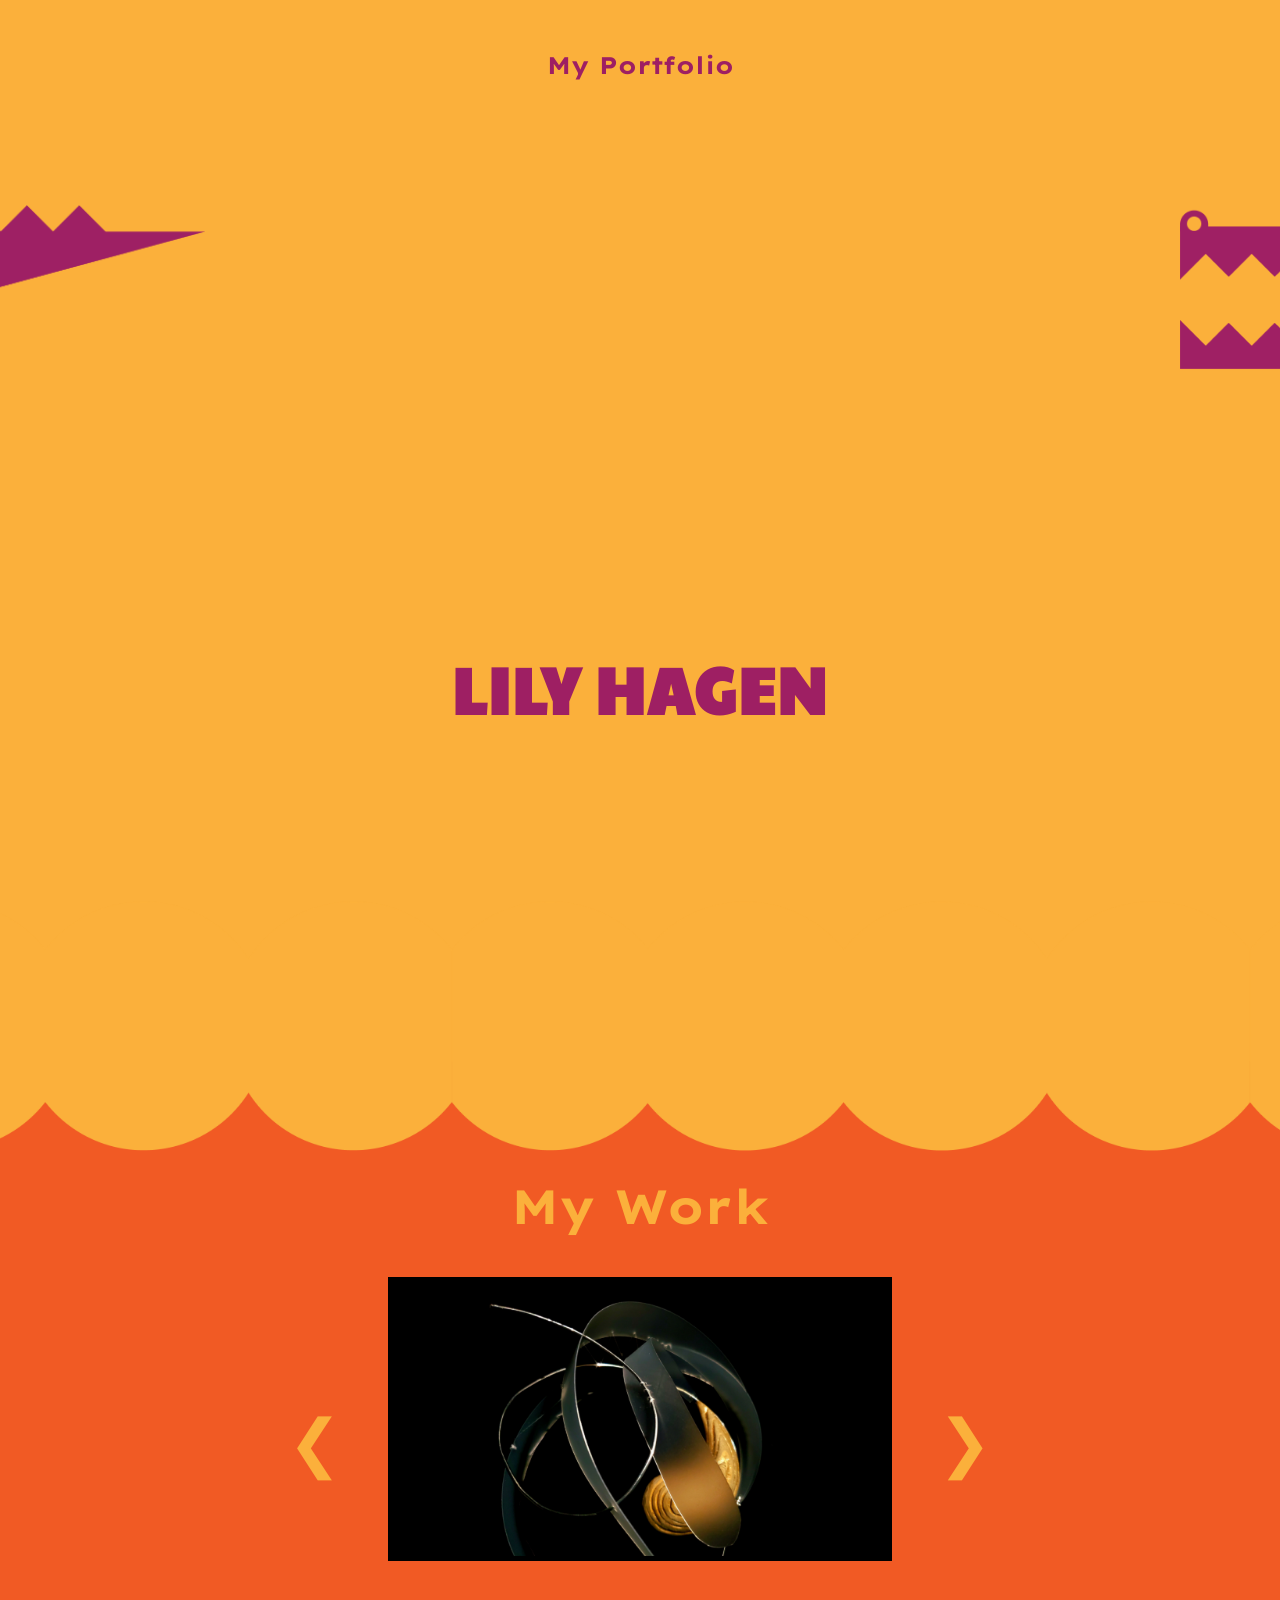
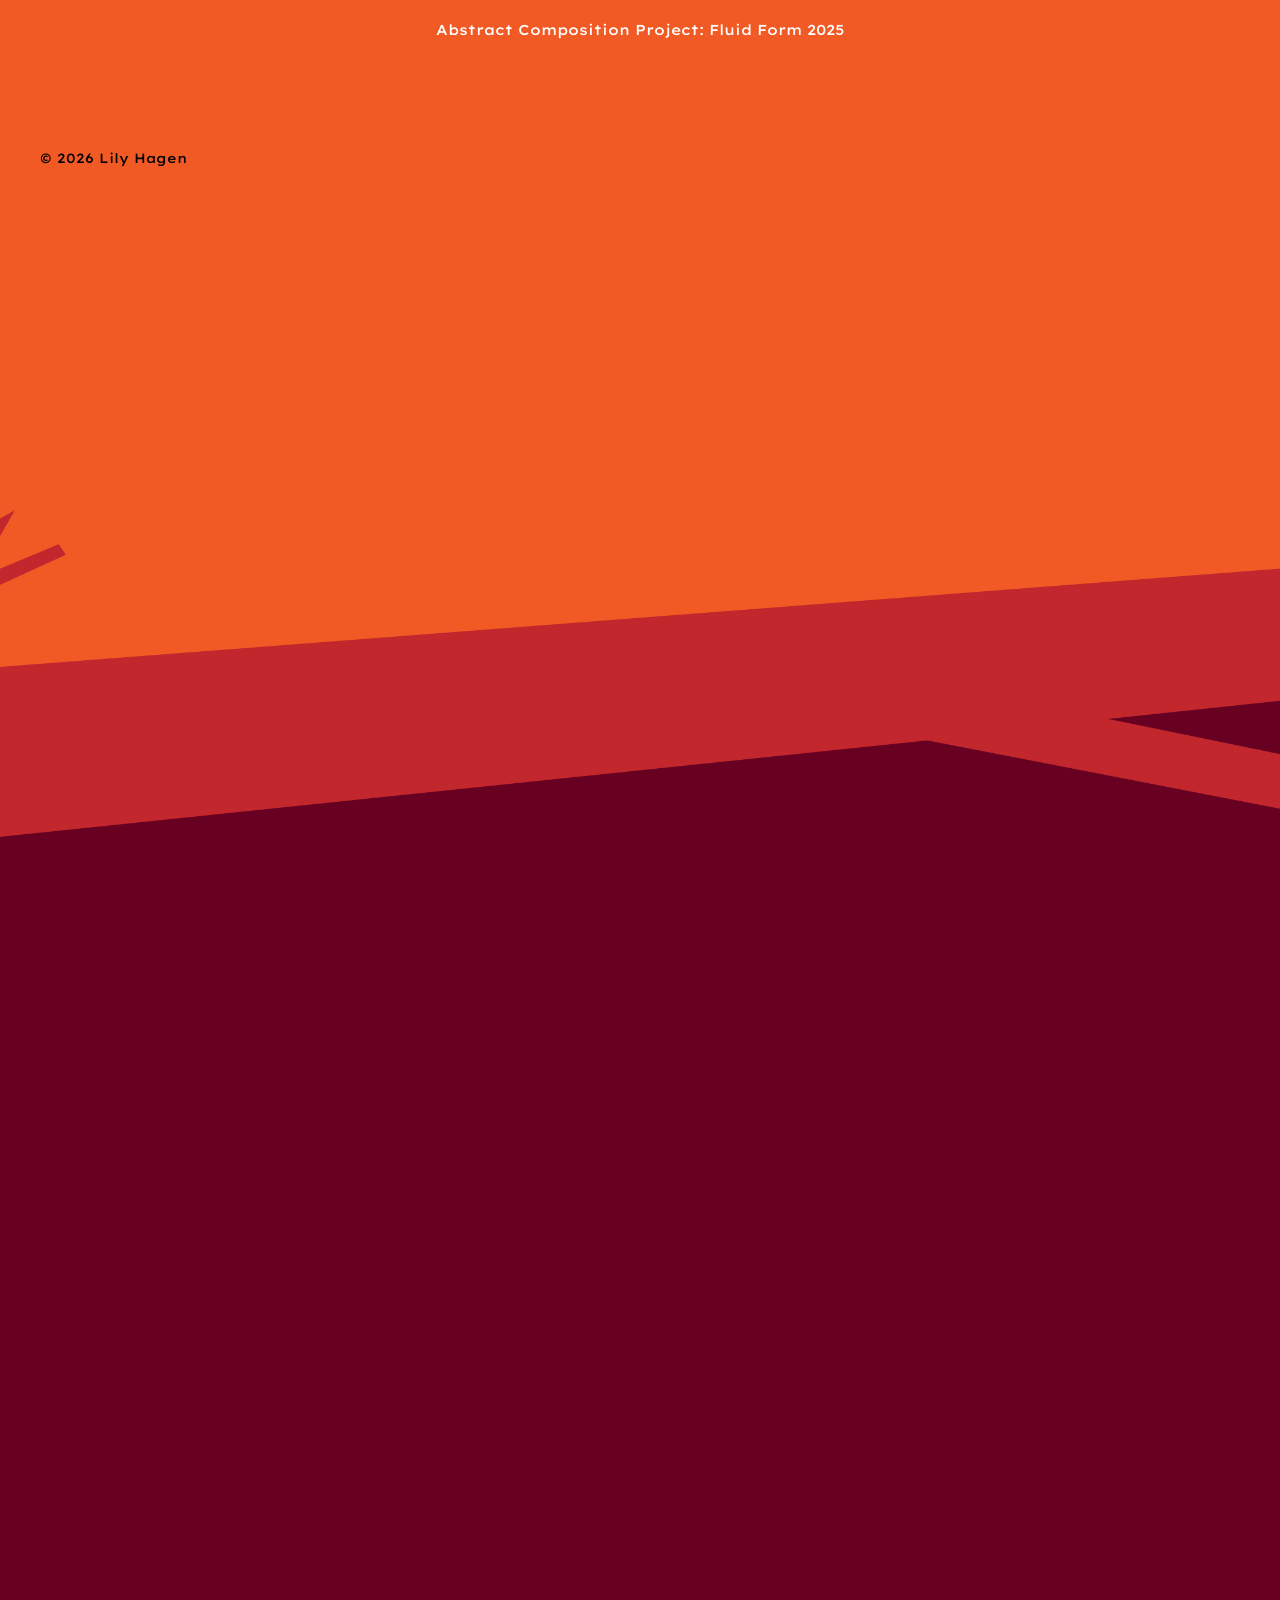
==== index.html @ 65844836 "23/03 3pm" ====
<!DOCTYPE html>
<html lang="en">
<head>
  <meta charset="UTF-8">
  <meta name="viewport" content="width=device-width, initial-scale=1.0">
  <title>Portfolio</title>

  <meta name="description" content="A short description of your page goes here.">

  <link rel="stylesheet" href="styles.css">

  <style>
    :focus-visible {
      outline: 2px solid currentColor;
      outline-offset: 2px;
    }

    @media (prefers-reduced-motion: reduce) {
      *, *::before, *::after {
        animation-duration: 0.01ms !important;
        transition-duration: 0.01ms !important;
      }
    }
  </style>

  <link rel="preconnect" href="https://fonts.googleapis.com">
  <link rel="preconnect" href="https://fonts.gstatic.com" crossorigin>
  <link href="https://fonts.googleapis.com/css2?family=Barriecito&family=Paytone+One&display=swap" rel="stylesheet">
  <link href="https://fonts.googleapis.com/css2?family=Lexend+Exa:wght@300;400;500;600;700&display=swap" rel="stylesheet">

</head>

<body>

<div class="mobile-warning">
  <img src="desktopuse2.png" alt="Desktop Only" />
</div>

<header>
  <h1 class="main-title">LILY HAGEN</h1>
  <h2 class="sub-title"> My Portfolio</h2>
</header>

<!-- BACKGROUND LAYERS -->
<div class="lower-background" id="work-section"></div>
<div class="lower-background-2" id="about-section"></div>

<!-- WORK SECTION CONTENT (NOT inside background layers) -->
<div class="work-layout">
  <div class="work-title-box">My Work</div>

  <div class="work-viewer">

    <button class="work-arrow left-arrow">&#10094;</button>

    <div class="work-content">
      <div class="work-image-box">
        <img id="work-image" src="workpreview1.png" alt="Work Image">
      </div>

      <div class="work-description-box">
        <p id="work-description">Abstract Composition Project: Fluid Form 2025</p>
      </div>
    </div>

    <button class="work-arrow right-arrow">&#10095;</button>

  </div>
</div>

<nav aria-label="Primary">
  <ul></ul>
</nav>

<main id="main-content">
  <div class="underline" aria-hidden="true"></div>
  <p></p>
</main>

<footer>
  <small>&copy; <span id="year"></span> Lily Hagen</small>
</footer>

<!-- FLOATING BUBBLES -->
<img src="bubble.png" class="float-image" style="top: 10%; animation-delay: 0s;">
<img src="bubble.png" class="float-image" style="top: 30%; width: 20px; animation-delay: 4s;">
<img src="bubble.png" class="float-image" style="top: 70%; width: 50px; animation-delay: 1.5s;">

<!-- CROCODILE HOTSPOT (must be FIRST) -->
<div class="croc-hotspot">
  <div class="croc-hotspot-hover"></div>
</div>

<!-- CROCODILE HEAD -->
<div class="croc-wrapper">
  <div class="croc-panel">

    <img src="crocodile.png" class="croc">

    <div class="croc-buttons">
      <button class="main-button" id="btn-one">MY WORK</button>
      <button class="main-button" id="btn-two">ABOUT ME</button>
      <button class="main-button" id="btn-three">HOME</button>
    </div>

  </div>
</div>

<!-- CROCODILE TAIL -->
<div class="croc-tail-wrapper">
  <div class="croc-tail-panel">
    <img src="crocodiletail.png" class="croc-tail">
  </div>
</div>

<!-- LAYER BEHIND CROCODILE -->
<div class="croc-overlay"></div>


<script>

 // Auto-update year
    document.getElementById('year').textContent = new Date().getFullYear();

    // Button behaviors
    document.getElementById('btn-one').addEventListener('click', function () {
      const target = document.getElementById('work-section');
      if (!target) return;

      const oneThirdPoint = target.offsetTop + target.offsetHeight / 8;
      window.scrollTo({
        top: oneThirdPoint,
        behavior: 'smooth'
      });
    });

  document.getElementById('btn-two').addEventListener('click', function () {
  const section = document.getElementById('about-section');
  if (!section) return;

  // Scroll to the center of background3.png
  const centerPoint =
    section.offsetTop +
    section.offsetHeight * 1.20 -
    window.innerHeight / 2;


  window.scrollTo({
    top: centerPoint,
    behavior: 'smooth'
  });
});



    document.getElementById('btn-three').addEventListener('click', function () {
      window.scrollTo({
        top: 0,
        behavior: 'smooth'
      });
    });

    // BUBBLE POP + RESPAWN
    const MAX_BUBBLES = 3; // Bubble amount on screen

function spawnBubble() {
  const bubble = document.createElement("img");
  bubble.src = "bubble.png";
  bubble.className = "float-image";

  // random vertical position
  bubble.style.top = Math.floor(Math.random() * 80 + 10) + "vh";

  // random size
  const size = Math.floor(Math.random() * 40 + 20);
  bubble.style.width = size + "px";

  // random animation delay
  bubble.style.animationDelay = (Math.random() * 5) + "s";

  document.body.appendChild(bubble);
  enablePop(bubble);
}

function enablePop(bubble) {
  bubble.addEventListener("mouseenter", () => {
    // change image to pop.png
    bubble.src = "pop.png";

    // keep it visible for a moment so cursor doesn't flicker
    setTimeout(() => {
      bubble.style.transition = "opacity 0.15s ease-out";
      bubble.style.opacity = "0";

      setTimeout(() => {
        bubble.remove();
        maintainBubbleCount();
      }, 150);

    }, 50); // ← this tiny delay prevents cursor flicker
  });
}


function maintainBubbleCount() {
  const current = document.querySelectorAll(".float-image").length;
  if (current < MAX_BUBBLES) {
    spawnBubble();
  }
}

// enable popping for existing bubbles
document.querySelectorAll(".float-image").forEach(enablePop);

// keep bubble count stable
setInterval(maintainBubbleCount, 1000);


// WORK VIEWER DATA
const workItems = [
  {
    image: "work1.png",
    description: "This is the description for work item 1."
  },
  {
    image: "work2.png",
    description: "This is the description for work item 2."
  },
  {
    image: "work3.png",
    description: "This is the description for work item 3."
  }
];

let currentWork = 0;

function updateWorkViewer() {
  document.getElementById("work-image").src = workItems[currentWork].image;
  document.getElementById("work-description").textContent = workItems[currentWork].description;
}

document.querySelector(".left-arrow").addEventListener("click", () => {
  currentWork = (currentWork - 1 + workItems.length) % workItems.length;
  updateWorkViewer();
});

document.querySelector(".right-arrow").addEventListener("click", () => {
  currentWork = (currentWork + 1) % workItems.length;
  updateWorkViewer();
});


// Add a class to body when scrolled past the first screen
window.addEventListener('scroll', () => {
  if (window.scrollY > window.innerHeight * 0.8) {
    document.body.classList.add('below-hero');
  } else {
    document.body.classList.remove('below-hero');
  }
});


</script>

</body>
</html>
---- styles.css ----
:root {
  /* Page + layout */
  --color-bg: hsl(0, 0%, 100%);
  --color-text: #9e1f63;

  /* Typography */
 --font-main: "Lexend Exa", sans-serif;
  --font-weight-strong: 500;

  /* Buttons */
  --button-bg: #ffffff;
  --button-text: #FBB03B;
  --button-border: #ffffff00;

  /* Button hover */
  --button-hover-bg: #9e1f63;
  --button-hover-border: rgba(147, 112, 216, 0);
  --button-hover-text: #000000;

  /* Focus outline */
  --focus-outline: currentColor;

  /*Cursor Image*/
 --cursor-image: url("orangefish.png");
}
/* Page */
body {
  margin: 0;
  padding: 40px;
  font-family: var(--font-main);
  font-weight: var(--font-weight-strong);

  /* solid background */
  background: #FBB03B; 
  cursor: url("orangefish.png") 16 16, auto;
}

html, body {
  min-height: 300vh;   /* page is now 3× the screen height */
}


/* buttons */
.main-button {
  width: 140px; 
  height: 140px;

  background: url("fishblue.png") no-repeat center center / contain;
  border: none;
  padding: 0;

  display: flex;
  justify-content: center;
  align-items: center;

  font-family: var(--font-main);
  font-weight: var(--font-weight-strong);
  font-size: 1rem;
  color: var(--button-text);

  cursor: url("orangefish.png") 16 16, pointer;


}



/* Floating + bobbing animation */
.float-image {
  position: fixed;
  top: 10vh;
  left: 100vw;                 /* start just off the right edge */
  width: 60px;
  pointer-events: auto;
  z-index: 9999;
cursor: url("orangefish.png") 16 16, auto;
  animation:
    swim-horizontal 15s linear infinite,
    swim-bob 3s ease-in-out infinite;
}

/* Move across the entire screen width responsively */
@keyframes swim-horizontal {
  0% {
    transform: translateX(0) translateY(-50%);
  }
  100% {
    transform: translateX(-120vw) translateY(-50%);
  }
}

/* Gentle up/down bobbing */
@keyframes swim-bob {
  0% {
    margin-top: 0;
  }
  50% {
    margin-top: -20px;
  }
  100% {
    margin-top: 0;
  }
}


/* Sub-heading centered below main heading */
.sub-title {
  text-align: center;
  font-size: 1.5rem;
  color: var(--color-text);
  margin-top: 10px;
  margin-bottom: 20px;
}


/* Underline */
.underline {
  width: 200px;
  height: 2px;
  background: var(--color-underline);
  margin-bottom: 50px;
}

/* Hover effect for buttons */
.main-button:hover {
  filter: brightness(4.4);
  cursor: url("orangefish2.png") 16 16, pointer;
}


/* Crocodile Head slide-in container */
.croc-wrapper {
  position: fixed;
  top: 75px;
  transform: none;
  right: 0;
  width: 200px;
  height: 500px;
  z-index: 99999;
  pointer-events: auto;
}

/* Panel that slides (croc + buttons together) */
.croc-panel {
  position: absolute;
  width: 900px;                 /* same as croc width */
  height: 500px;
  right: -800px;                /* 85% hidden, 15% visible */
  transition: right 0.8s ease-out;
}

/* Crocodile image */
.croc {
  position: absolute;
  width: 900px;
  height: 100%;
  object-fit: contain;
  right: 0;
  top: 0;
  pointer-events: none;         /* so hover hits wrapper/panel */
}

/* Buttons that ride on the crocodile */
.croc-buttons {
  position: absolute;
  top:150px;                     /* vertical position along the body */
  left: 70%;                    /* center horizontally on the croc */
  transform: translateX(-50%);
  display: flex;
  flex-direction: row;          /* horizontal line of buttons */
  gap: 40px;                    /* space between buttons */
  pointer-events: auto;
  z-index: 1;
}


/* Slide panel in on hover */
.croc-panel:hover {
  right: 0;
}

.croc-hotspot {
  position: fixed;
  right: -100px;
  top: 75px;        /* align with crocodile top */
  width: 300px;
  height: 220px;    /* covers snout + teeth */
  pointer-events: auto;
  z-index: 99998;
}

.croc-hotspot-hover {
  position: absolute;
  right: 0;
  top: 0;
  width: 300px;
  height: 220px;    /* match height */
  pointer-events: auto;
}

.croc-hotspot-hover:hover ~ .croc-wrapper .croc-panel {
  right: 0;
}

/* LEFT crocodile tail slide-out container */
.croc-tail-wrapper {
  position: fixed;
  top: 100px;
  transform: none;
  left: 0;          /* anchor to LEFT */
  right: auto;      /* make sure it's not using right: 0 from anywhere */
  width: 20px;      /* hover zone*/
  height: 100px;     /* hover zone*/
  z-index: 99998;
  pointer-events: auto;
   background: transparent !important;
  border: none !important;
  
}

/* Tail panel */
.croc-tail-panel {
  position: absolute;
  width: 900px;
  height: 500px;
  left: -270px;      /* shown part of tail 75%ish */
  right: auto;
  transition: left 0.8s ease-out;
  overflow: hidden;
}

.croc-tail {
  position: absolute;
  width: 600px;      /* same width as .croc */
  height: 90%;      /* fill the 500px panel height */
  object-fit: contain;
  left: -125px;           /* anchored to left inside its panel */
  top: 0;
  pointer-events: none;
}


/* Hover tail → slide off to the left */
.croc-tail-wrapper:hover .croc-tail-panel {
  left: -900px;      /* still fully hidden on hover */
}

/* When the TAIL is hovered → slide the HEAD off to the right */
.croc-tail-wrapper:hover ~ .croc-wrapper .croc-panel {
  right: -900px;   /* fully off-screen to the right */
}


/* Hover main croc → also hide tail */
.croc-wrapper:hover ~ .croc-tail-wrapper .croc-tail-panel {
  left: -900px;
}

/* Make sure crocodile hover zones are ALWAYS on top */
.croc-wrapper,
.croc-hotspot,
.croc-hotspot-hover,
.croc-tail-wrapper {
  z-index: 999999 !important;
  pointer-events: auto;
}

/* Keep the work viewer BELOW the croc */
.work-viewer {
  position: relative;
  z-index: 1;
}



header {
  position: relative;
  height: 100vh; /* makes the header fill the screen */
}


.main-title {
  font-family: "Paytone One", sans-serif;
  font-size: 4rem;
  color: var(--color-text);
  text-align: center;

  position: absolute;
  top: 66vh; /* 2/3 down the page */
  left: 50%;
  transform: translateX(-50%);

  margin: 0;
  padding: 0;
  letter-spacing: 2px;
}


.lower-background {
  position: absolute;
  top: 100vh; /* starts right after the header */
  left: 0;
  width: 100%;
  height: 200vh; /* covers the remaining scroll area */
  background: url("background2.png") no-repeat center top / cover;
  z-index: -1; /* behind everything */
  pointer-events: auto;
}

.lower-background-2 {
  position: absolute;
  top: 230vh; /* 100vh header + 200vh background2 */
  left: 0;
  width: 100%;
  height: 150vh; /* or whatever height you want */
  background: url("background3.png") no-repeat center top / cover;
  z-index: -1;
  pointer-events: auto;
}


/* Layout container on top of background2.png */
.work-layout {
  position: relative;
  width: 100%;
  max-width: 900px;
  margin: 0 auto;
  padding-top: 225px; /* pushes layout down into the background image */
  text-align: center;
}

/* title box */
.work-title-box {
  width: 60%;
  margin: 0 auto 40px auto;
  color: #FBB03B;
  font-size: 3rem;
  font-weight: 700;
  padding: 1px;
  border-radius: 10px;
}

.work-row {
  display: flex;
  justify-content: space-between; /* spreads them out */
  width: 100%;
  max-width: 900px;
  margin: 0 auto;
  padding: 0 40px; /* optional: adds breathing room */
}


/* Individual picture placeholders */
.work-box {
  width: 220px;
  height: 300px;
  background: #ffffff00;
  border-radius: 1px;
}

/* Center Work Viewer */
.work-viewer {
  position: relative;
  width: 80%;
  margin: 0 auto;
  display: flex;
  justify-content: center;
  align-items: center;
  gap: 40px;
  margin-top: 40px;
}

/* Arrows */
.work-arrow {
  background: none;
  border: none;
  font-size: 4rem;
  color: #FBB03B;
  cursor: pointer;
  transition: transform 0.2s ease;
  user-select: none;
  margin-top: -70px; 
}

.work-arrow:hover {
  transform: scale(1.2);
}

/* Content box */
.work-content {
  width: 70%;
  display: flex;
  flex-direction: column;
  align-items: center;
}

/* image box */
.work-image-box {
  width: 100%;
  aspect-ratio: 16 / 9; /* or 4/3 */
  background: #000000;
  border-radius: 0px;
  display: flex;
  justify-content: center;
  align-items: center;
}

.work-image-box img {
  width: 100%;
  height: 100%;
  object-fit: contain;
}


/* Red description box */
.work-description-box {
  width: 100%;
  background: #ffffff00;
  color: white;
  padding: 25px;
  margin-top: 20px;
  border-radius: 12px;
  font-size: 0.9rem;
  text-align: center;
  line-height: 1.4;
}


/* Background layers must never block hover */
.lower-background,
.lower-background-2 {
  pointer-events: auto;
}




/* Fullscreen mobile warning overlay */
.mobile-warning {
  display: none; /* hidden by default on desktop */
  position: fixed;
  top: 0;
  left: 0;
  width: 100vw;
  height: 100vh;
  background: #FBB03B; /* your brand color */
  z-index: 999999; /* above everything */
  justify-content: center;
  align-items: center;
}

.mobile-warning img {
  width: 100%;
  max-width: 400px;
  height: auto;
  object-fit: contain;
}

/* Layer image behind crocodile */
.croc-overlay {
  position: fixed;
  top: 0;
  left: 0;
  width: 100vw;
  height: 100vh;

  background: url("layer.png") center center / cover no-repeat;
  opacity: 0;
  pointer-events: none;          /* don't block clicks when hidden */
  transition: opacity 0.4s ease;
  z-index: 99990;                /* just under the croc (which is 99999) */
}

/* When croc is hovered → fade in layer */
body.below-hero .croc-wrapper:hover ~ .croc-overlay,
body.below-hero .croc-hotspot:hover ~ .croc-overlay,
body.below-hero .croc-hotspot-hover:hover ~ .croc-overlay {
  opacity: 1;
  pointer-events: auto;
}




/* Show ONLY on mobile */
@media (max-width: 600px) {
  body {
    padding: 0 !important;
  }

  .mobile-warning {
    display: flex;
  }

  body > *:not(.mobile-warning) {
    display: none !important;
  }

 

}
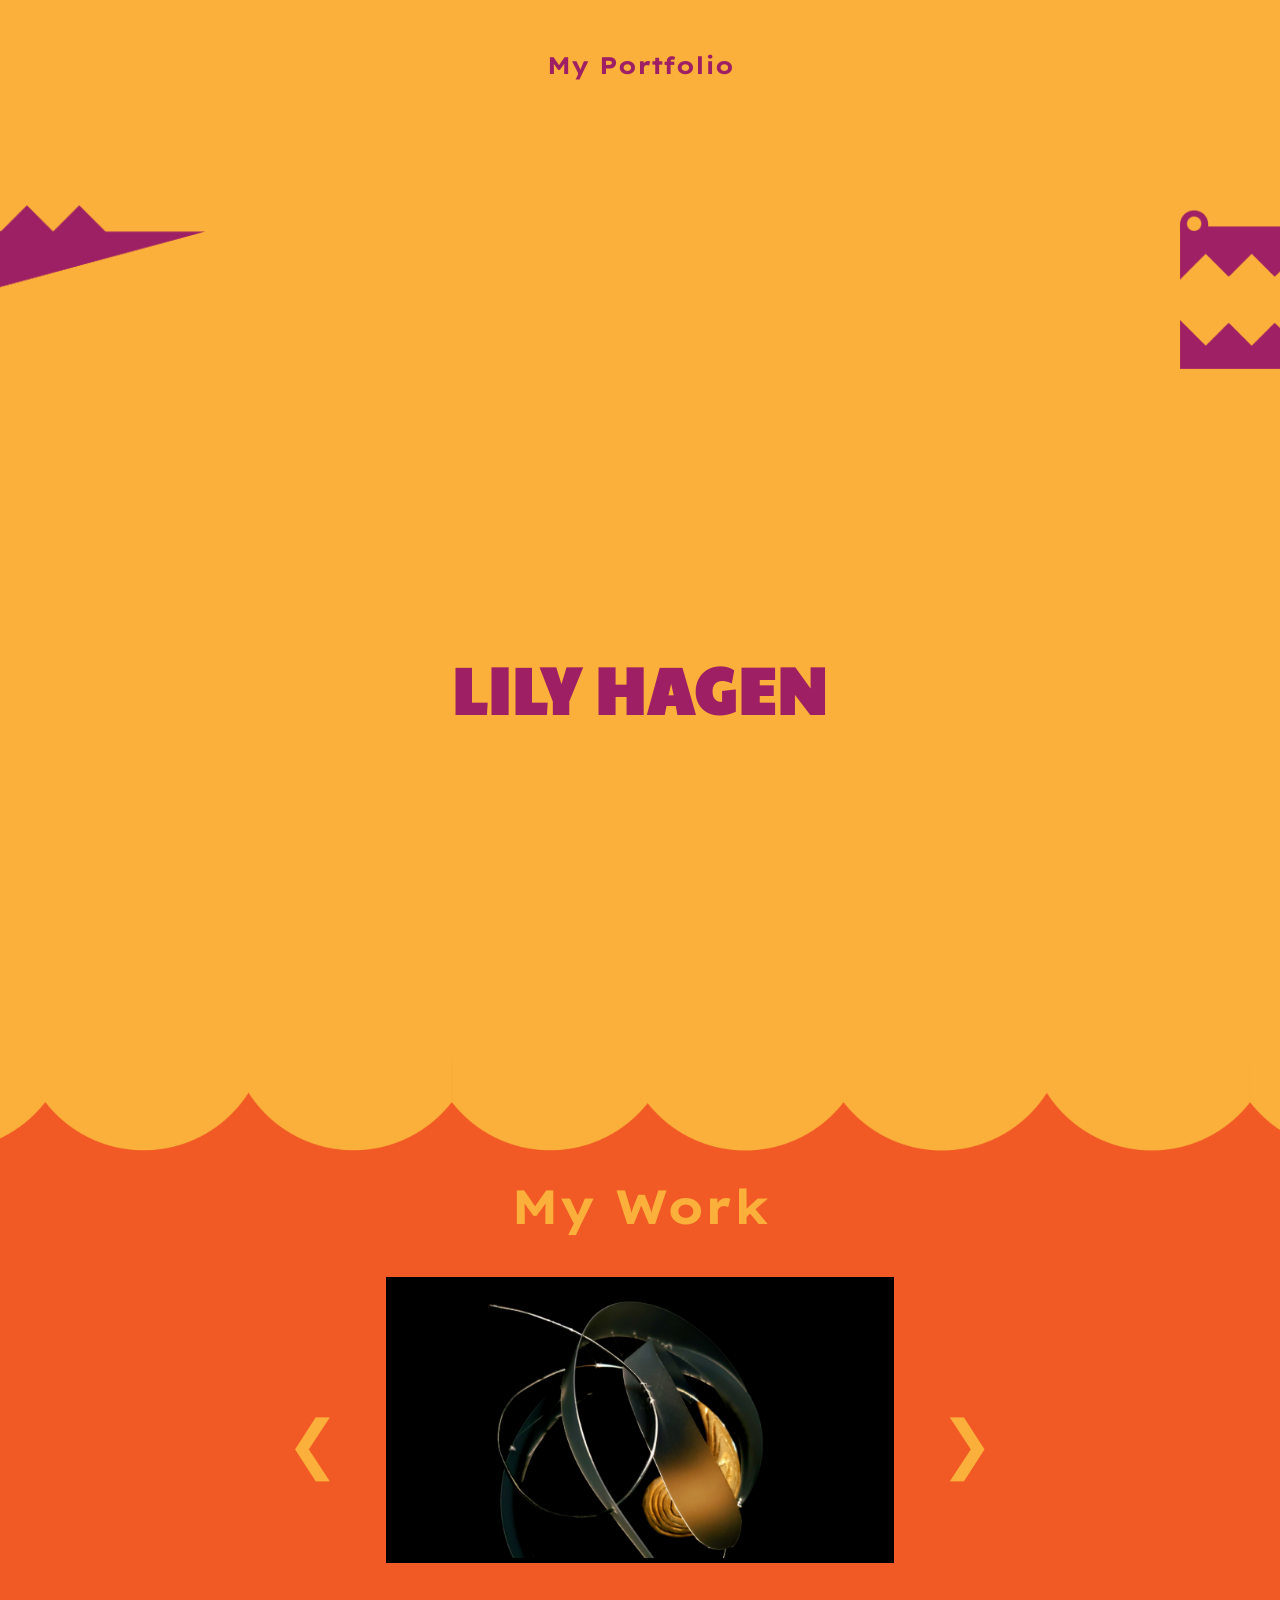
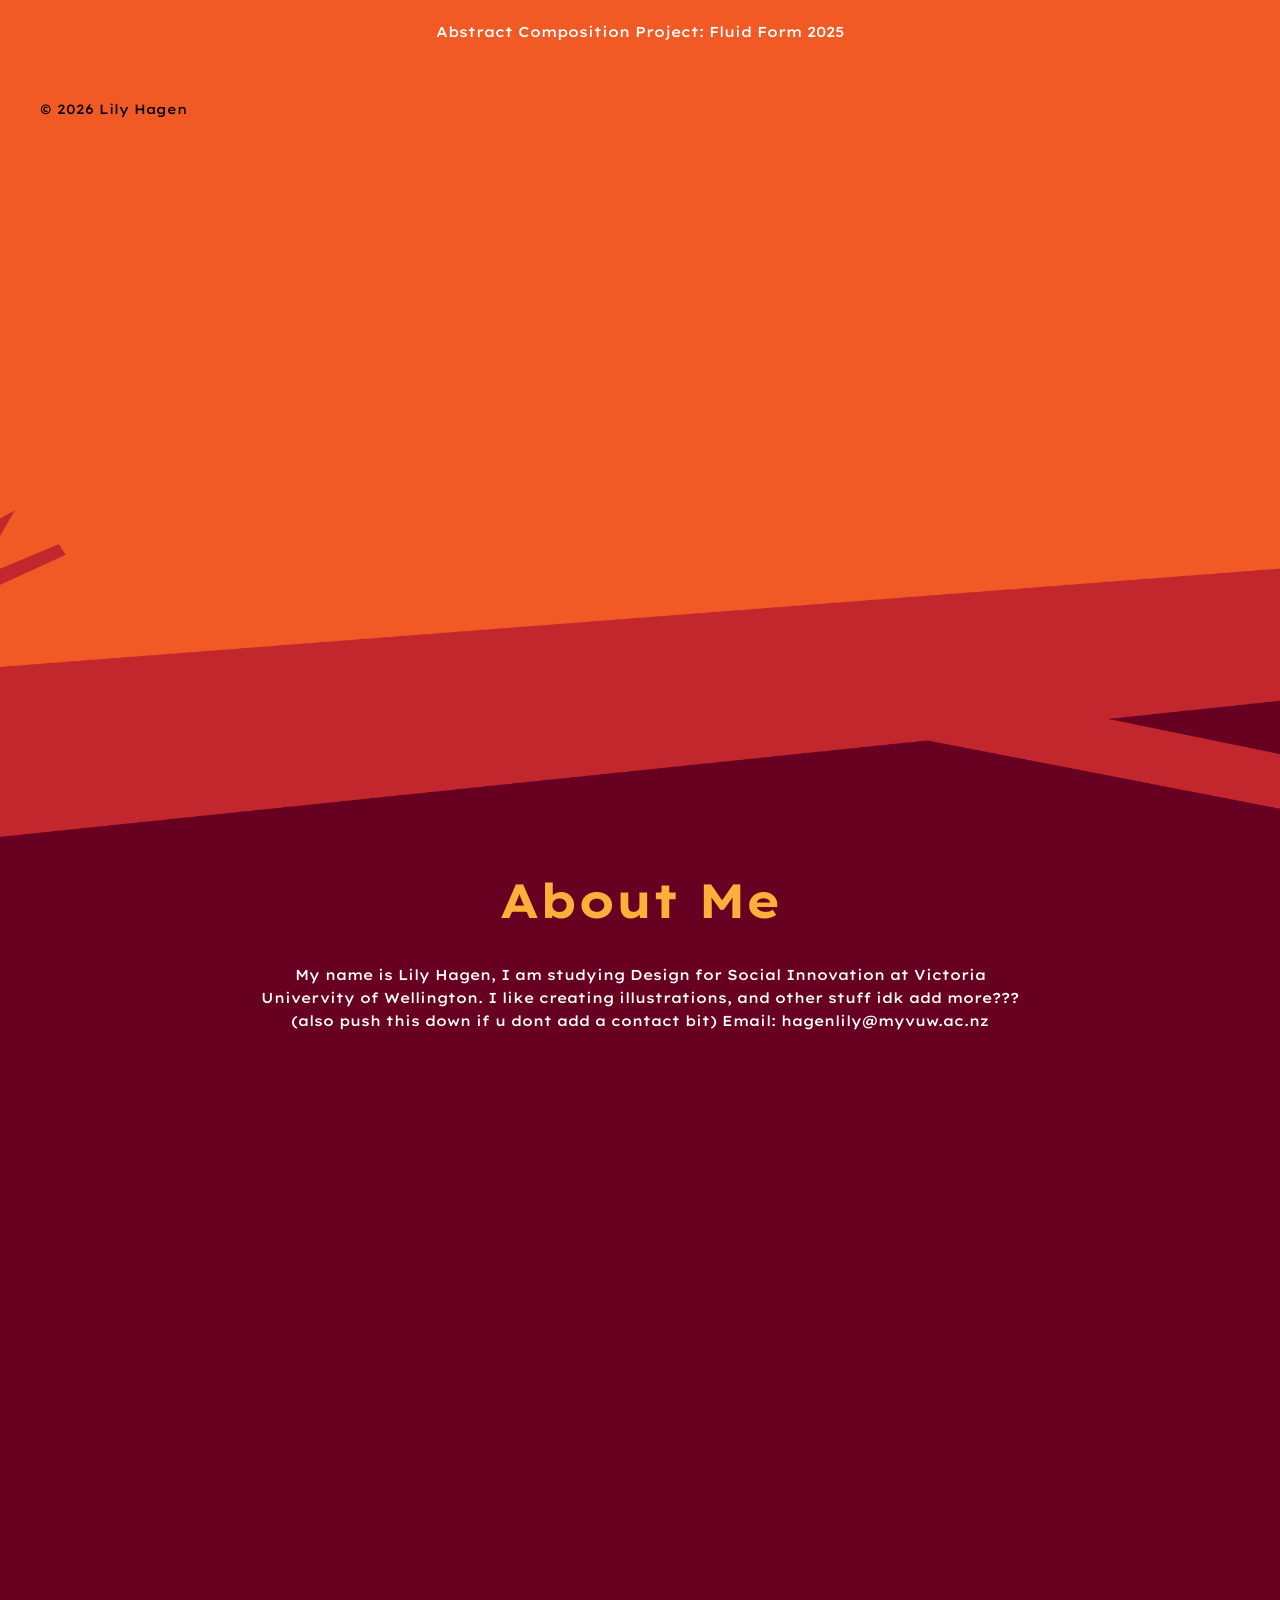
==== commit 352d7c64: ":)" ====
--- a/index.html
+++ b/index.html
@@ -45,6 +45,16 @@
 <div class="lower-background" id="work-section"></div>
 <div class="lower-background-2" id="about-section"></div>
 
+<div class="about-me-content">
+  <h2 class="about-title">About Me</h2>
+  <p class="about-blurb">
+    My name is Lily Hagen, I am studying Design for Social Innovation at Victoria Univervity of Wellington. I like creating illustrations, and other stuff idk add more??? (also push this down if u dont add a contact bit)
+    
+    Email: hagenlily@myvuw.ac.nz
+</div>
+
+
+
 <!-- WORK SECTION CONTENT (NOT inside background layers) -->
 <div class="work-layout">
   <div class="work-title-box">My Work</div>
@@ -53,15 +63,19 @@
 
     <button class="work-arrow left-arrow">&#10094;</button>
 
-    <div class="work-content">
-      <div class="work-image-box">
-        <img id="work-image" src="workpreview1.png" alt="Work Image">
-      </div>
-
-      <div class="work-description-box">
-        <p id="work-description">Abstract Composition Project: Fluid Form 2025</p>
-      </div>
+<a href="work1.html" class="work-link">
+  <div class="work-content" id="work-card">
+    <div class="work-image-box">
+      <img id="work-image" src="workpreview1.png" alt="Work Image">
     </div>
+
+    <div class="work-description-box">
+      <p id="work-description">Abstract Composition Project: Fluid Form 2025</p>
+    </div>
+  </div>
+</a>
+
+
 
     <button class="work-arrow right-arrow">&#10095;</button>
 
@@ -134,22 +148,20 @@
       });
     });
 
-  document.getElementById('btn-two').addEventListener('click', function () {
+document.getElementById('btn-two').addEventListener('click', function () {
   const section = document.getElementById('about-section');
   if (!section) return;
 
-  // Scroll to the center of background3.png
-  const centerPoint =
-    section.offsetTop +
-    section.offsetHeight * 1.20 -
-    window.innerHeight / 2;
-
+  // Scroll to 1/3 down background3.png
+  const oneThirdPoint =
+    section.offsetTop + (section.offsetHeight / 5);
 
   window.scrollTo({
-    top: centerPoint,
+    top: oneThirdPoint,
     behavior: 'smooth'
   });
 });
+
 
 
 
@@ -219,24 +231,30 @@
 // WORK VIEWER DATA
 const workItems = [
   {
-    image: "work1.png",
-    description: "This is the description for work item 1."
+    image: "workpreview1.png",
+    description: "Abstract Composition Project: Fluid Form 2025",
+    page: "work1.html"
   },
   {
     image: "work2.png",
-    description: "This is the description for work item 2."
+    description: "Project 2 Title",
+    page: "project-2.html"
   },
   {
     image: "work3.png",
-    description: "This is the description for work item 3."
+    description: "Project 3 Title",
+    page: "project-3.html"
   }
 ];
 
+
 let currentWork = 0;
 
 function updateWorkViewer() {
-  document.getElementById("work-image").src = workItems[currentWork].image;
-  document.getElementById("work-description").textContent = workItems[currentWork].description;
+  const item = workItems[currentWork];
+
+  document.getElementById("work-image").src = item.image;
+  document.getElementById("work-description").textContent = item.description;
 }
 
 document.querySelector(".left-arrow").addEventListener("click", () => {
@@ -259,7 +277,6 @@
   }
 });
 
-
 </script>
 
 </body>
--- a/styles.css
+++ b/styles.css
@@ -36,9 +36,8 @@
 }
 
 html, body {
-  min-height: 300vh;   /* page is now 3× the screen height */
-}
-
+  min-height: 350vh;   /* page is now 3× the screen height */
+}
 
 /* buttons */
 .main-button {
@@ -59,11 +58,7 @@
   color: var(--button-text);
 
   cursor: url("orangefish.png") 16 16, pointer;
-
-
-}
-
-
+}
 
 /* Floating + bobbing animation */
 .float-image {
@@ -101,7 +96,6 @@
     margin-top: 0;
   }
 }
-
 
 /* Sub-heading centered below main heading */
 .sub-title {
@@ -112,21 +106,11 @@
   margin-bottom: 20px;
 }
 
-
-/* Underline */
-.underline {
-  width: 200px;
-  height: 2px;
-  background: var(--color-underline);
-  margin-bottom: 50px;
-}
-
 /* Hover effect for buttons */
 .main-button:hover {
   filter: brightness(4.4);
   cursor: url("orangefish2.png") 16 16, pointer;
 }
-
 
 /* Crocodile Head slide-in container */
 .croc-wrapper {
@@ -173,7 +157,6 @@
   z-index: 1;
 }
 
-
 /* Slide panel in on hover */
 .croc-panel:hover {
   right: 0;
@@ -207,16 +190,15 @@
   position: fixed;
   top: 100px;
   transform: none;
-  left: 0;          /* anchor to LEFT */
+  left: 0px;          /* anchor to LEFT */
   right: auto;      /* make sure it's not using right: 0 from anywhere */
-  width: 20px;      /* hover zone*/
+  width: 5px;      /* hover zone*/
   height: 100px;     /* hover zone*/
   z-index: 99998;
   pointer-events: auto;
    background: transparent !important;
   border: none !important;
-  
-}
+  }
 
 /* Tail panel */
 .croc-tail-panel {
@@ -239,7 +221,6 @@
   pointer-events: none;
 }
 
-
 /* Hover tail → slide off to the left */
 .croc-tail-wrapper:hover .croc-tail-panel {
   left: -900px;      /* still fully hidden on hover */
@@ -249,7 +230,6 @@
 .croc-tail-wrapper:hover ~ .croc-wrapper .croc-panel {
   right: -900px;   /* fully off-screen to the right */
 }
-
 
 /* Hover main croc → also hide tail */
 .croc-wrapper:hover ~ .croc-tail-wrapper .croc-tail-panel {
@@ -271,13 +251,25 @@
   z-index: 1;
 }
 
-
+.work-link {
+  display: block;
+  text-decoration: none;
+  color: inherit;
+   cursor: url("orangefish.png") 16 16, pointer;
+}
+.work-link:hover {
+  cursor: url("orangefish2.png") 16 16, pointer;
+}
+
+.work-content {
+  width: 70%;
+  margin: 0 auto;   /* centers the whole card */
+}
 
 header {
   position: relative;
   height: 100vh; /* makes the header fill the screen */
 }
-
 
 .main-title {
   font-family: "Paytone One", sans-serif;
@@ -295,7 +287,6 @@
   letter-spacing: 2px;
 }
 
-
 .lower-background {
   position: absolute;
   top: 100vh; /* starts right after the header */
@@ -317,7 +308,6 @@
   z-index: -1;
   pointer-events: auto;
 }
-
 
 /* Layout container on top of background2.png */
 .work-layout {
@@ -348,7 +338,6 @@
   margin: 0 auto;
   padding: 0 40px; /* optional: adds breathing room */
 }
-
 
 /* Individual picture placeholders */
 .work-box {
@@ -388,7 +377,7 @@
 
 /* Content box */
 .work-content {
-  width: 70%;
+  width: 100%;
   display: flex;
   flex-direction: column;
   align-items: center;
@@ -403,14 +392,15 @@
   display: flex;
   justify-content: center;
   align-items: center;
+  cursor: url("orangefish.png") 16 16, pointer;
 }
 
 .work-image-box img {
   width: 100%;
   height: 100%;
   object-fit: contain;
-}
-
+  cursor: url("orangefish.png") 16 16, pointer;
+}
 
 /* Red description box */
 .work-description-box {
@@ -425,15 +415,11 @@
   line-height: 1.4;
 }
 
-
 /* Background layers must never block hover */
 .lower-background,
 .lower-background-2 {
   pointer-events: auto;
 }
-
-
-
 
 /* Fullscreen mobile warning overlay */
 .mobile-warning {
@@ -479,24 +465,49 @@
   pointer-events: auto;
 }
 
-
-
-
 /* Show ONLY on mobile */
 @media (max-width: 600px) {
   body {
     padding: 0 !important;
   }
-
   .mobile-warning {
     display: flex;
   }
-
   body > *:not(.mobile-warning) {
     display: none !important;
   }
-
- 
-
-}
-
+}
+
+/* ABOUT ME — must be OUTSIDE the media query */
+.about-me-content {
+  position: absolute;
+  top: 270vh;
+  left: 50%;
+  transform: translateX(-50%);
+  width: 80%;
+  max-width: 800px;
+  text-align: center;
+  z-index: 10;
+}
+
+.about-title {
+  font-family: "Lexend Exa", sans-serif;
+  font-size: 3rem;
+  font-weight: 700;
+  color: #FBB03B;
+  margin-bottom: 10px;
+}
+
+.about-blurb {
+  font-family: "Lexend Exa", sans-serif;
+  font-size: 0.9rem;
+  color: white;
+  padding: 20px;
+  border-radius: 10px;
+  line-height: 1.6;
+}
+
+
+
+
+
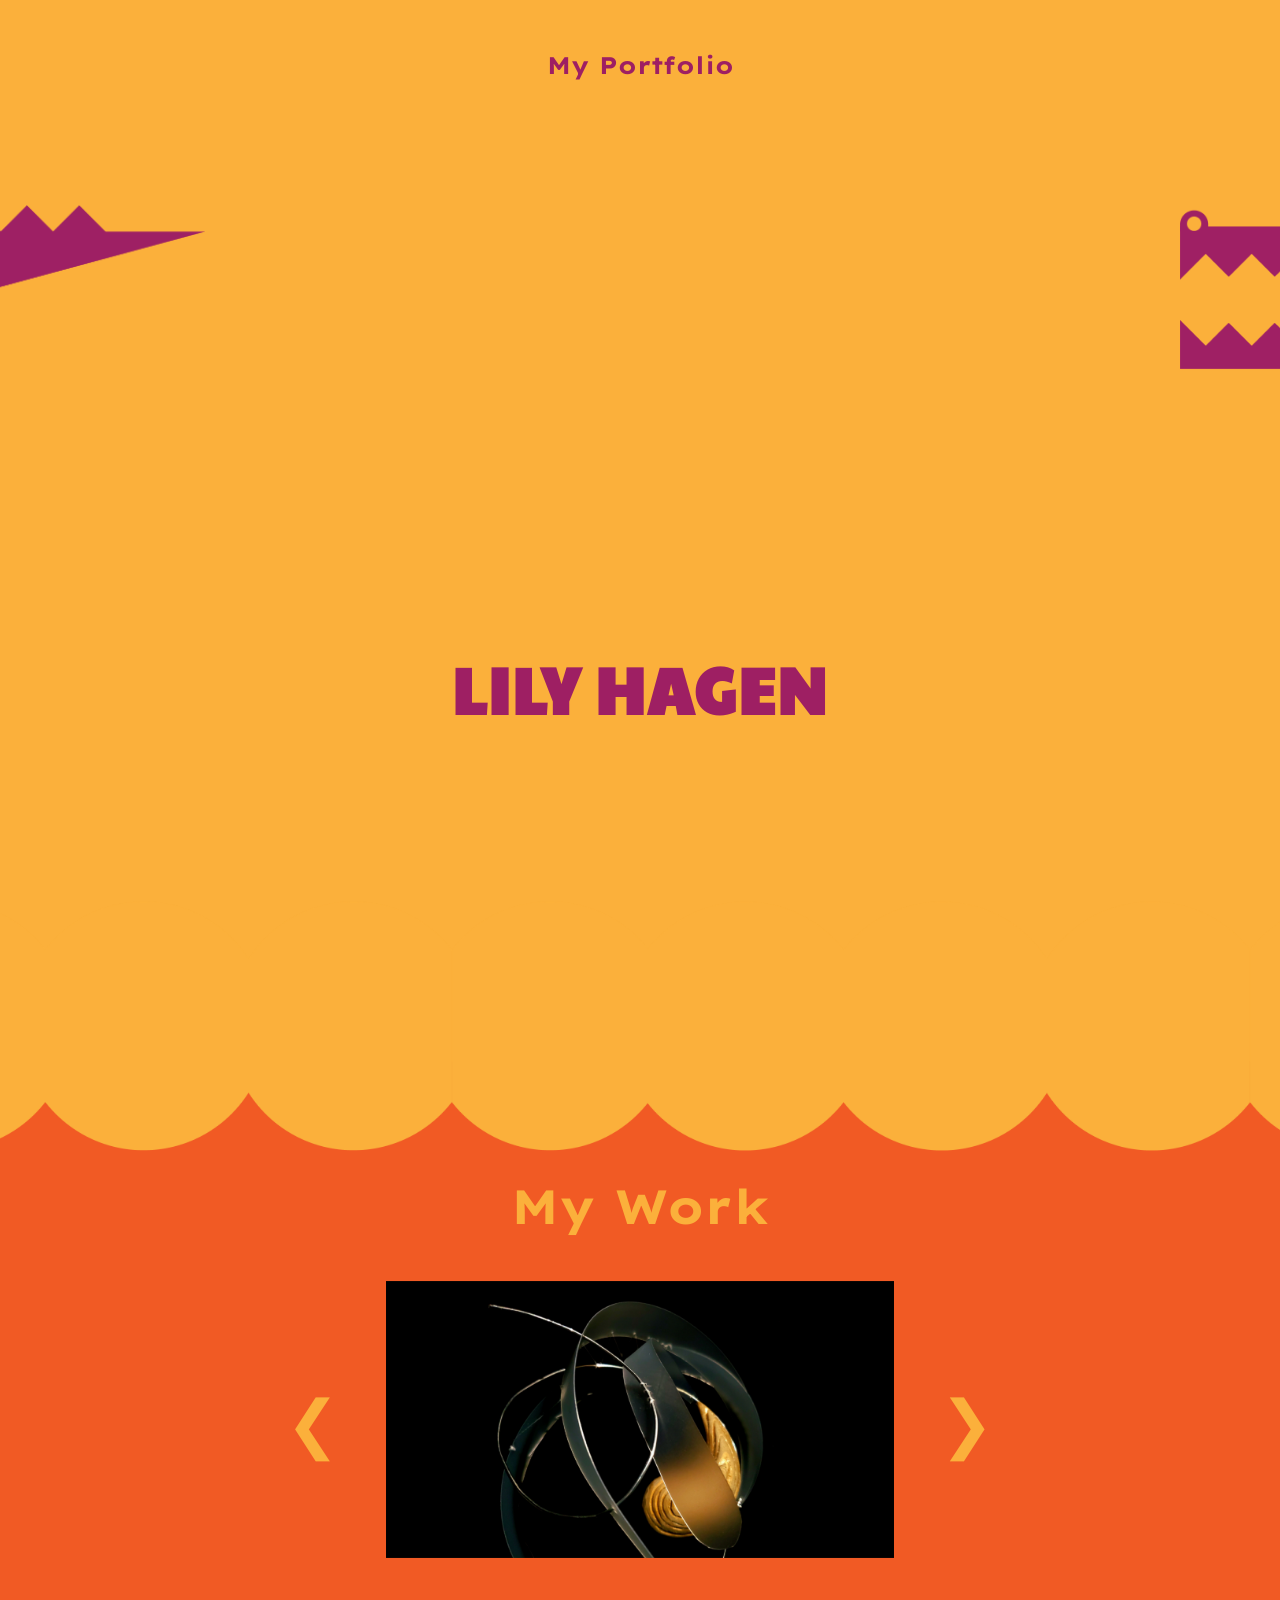
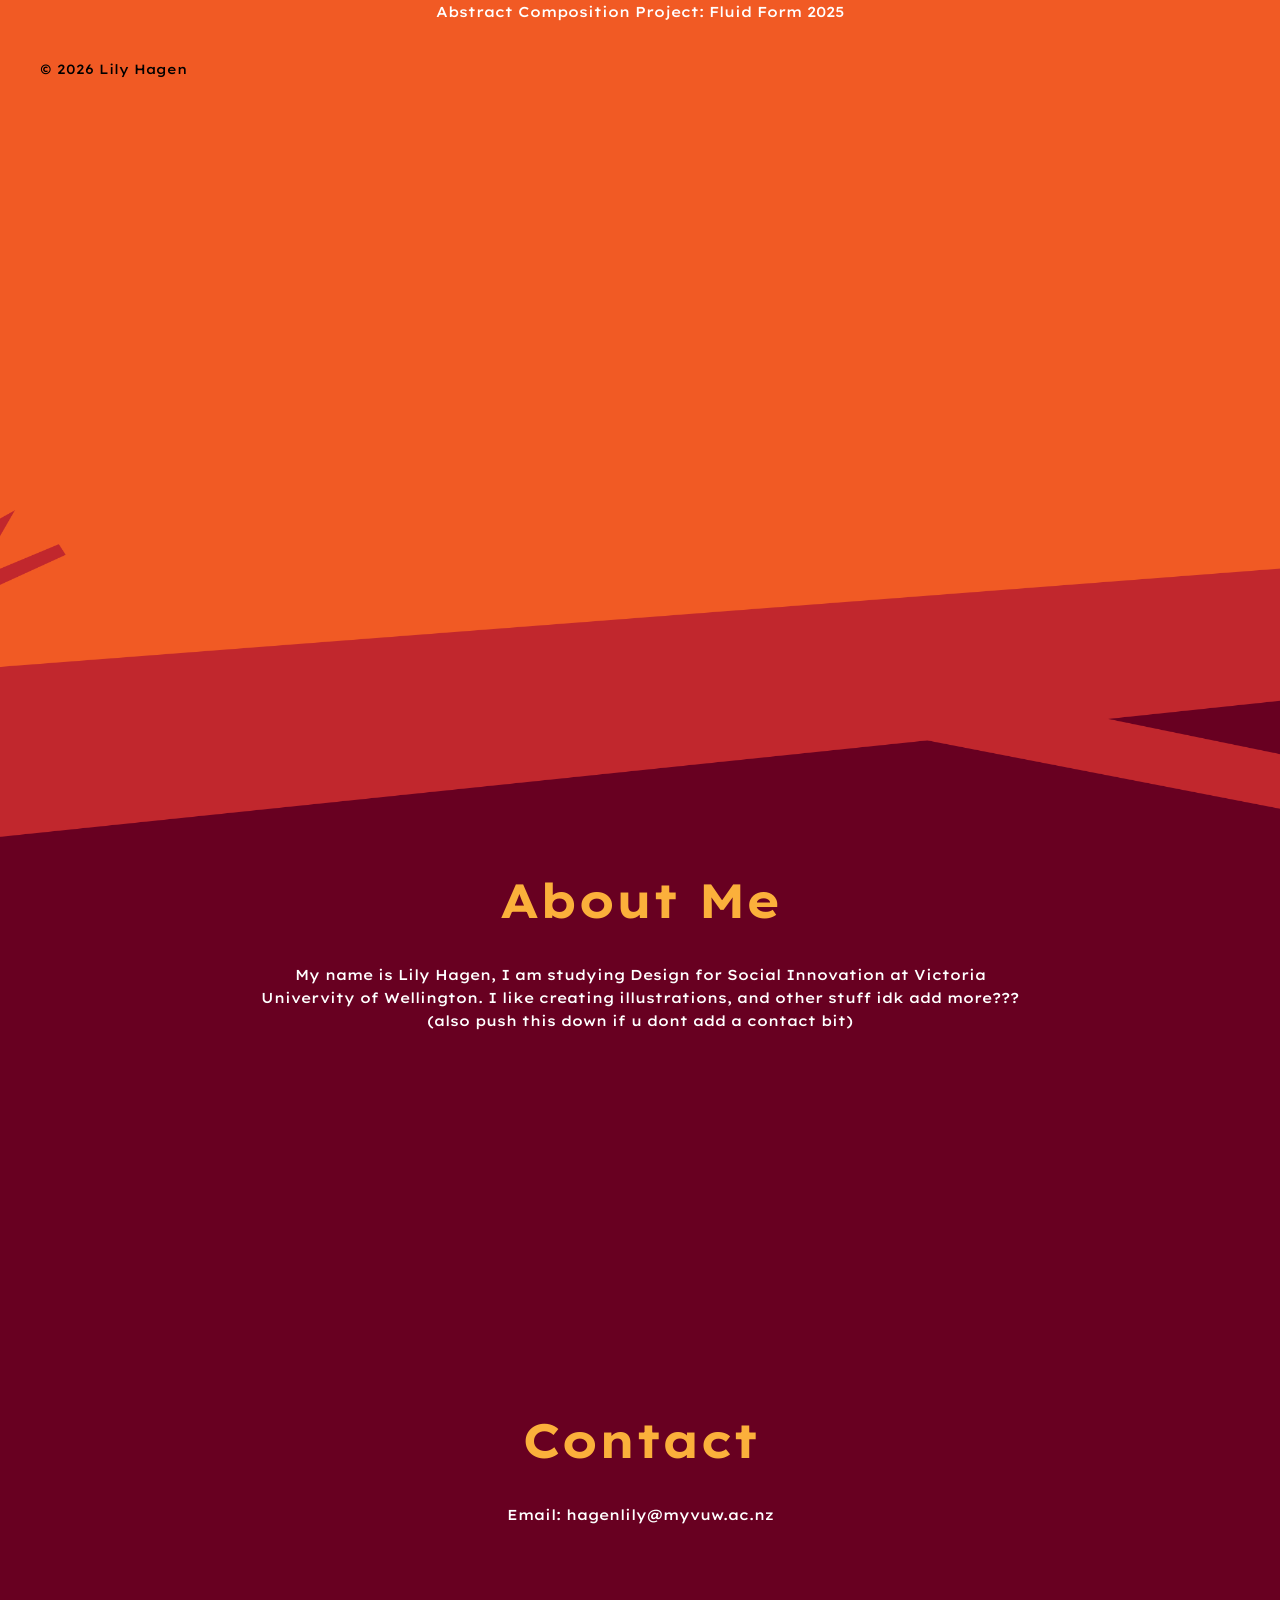
==== commit 2d11bef2: "." ====
--- a/index.html
+++ b/index.html
@@ -49,11 +49,16 @@
   <h2 class="about-title">About Me</h2>
   <p class="about-blurb">
     My name is Lily Hagen, I am studying Design for Social Innovation at Victoria Univervity of Wellington. I like creating illustrations, and other stuff idk add more??? (also push this down if u dont add a contact bit)
-    
+    </p>
+</div>
+
+<div class="contact-content">
+  <h2 class="contact-title">Contact</h2>
+  <p class="contact-blurb">
+    <!-- Add your contact info or message here -->
     Email: hagenlily@myvuw.ac.nz
-</div>
-
-
+  </p>
+</div>
 
 <!-- WORK SECTION CONTENT (NOT inside background layers) -->
 <div class="work-layout">
@@ -63,8 +68,8 @@
 
     <button class="work-arrow left-arrow">&#10094;</button>
 
-<a href="work1.html" class="work-link">
-  <div class="work-content" id="work-card">
+<div class="work-link" id="work-card">
+  <div class="work-content">
     <div class="work-image-box">
       <img id="work-image" src="workpreview1.png" alt="Work Image">
     </div>
@@ -73,7 +78,7 @@
       <p id="work-description">Abstract Composition Project: Fluid Form 2025</p>
     </div>
   </div>
-</a>
+</div>
 
 
 
@@ -141,7 +146,7 @@
       const target = document.getElementById('work-section');
       if (!target) return;
 
-      const oneThirdPoint = target.offsetTop + target.offsetHeight / 8;
+      const oneThirdPoint = target.offsetTop + target.offsetHeight / 6;
       window.scrollTo({
         top: oneThirdPoint,
         behavior: 'smooth'
@@ -154,7 +159,7 @@
 
   // Scroll to 1/3 down background3.png
   const oneThirdPoint =
-    section.offsetTop + (section.offsetHeight / 5);
+    section.offsetTop + (section.offsetHeight / 3.3);
 
   window.scrollTo({
     top: oneThirdPoint,
@@ -237,12 +242,12 @@
   },
   {
     image: "work2.png",
-    description: "Project 2 Title",
-    page: "project-2.html"
+    description: "Personal Work",
+    page: "work2.html"
   },
   {
-    image: "work3.png",
-    description: "Project 3 Title",
+    image: "example.png",
+    description: "Other Work",
     page: "project-3.html"
   }
 ];
@@ -255,6 +260,7 @@
 
   document.getElementById("work-image").src = item.image;
   document.getElementById("work-description").textContent = item.description;
+    document.getElementById("work-link").href = item.page; 
 }
 
 document.querySelector(".left-arrow").addEventListener("click", () => {
@@ -277,6 +283,13 @@
   }
 });
 
+
+document.getElementById("work-card").addEventListener("click", () => {
+  const item = workItems[currentWork];
+  window.location.href = item.page;
+});
+
+
 </script>
 
 </body>
--- a/styles.css
+++ b/styles.css
@@ -36,7 +36,7 @@
 }
 
 html, body {
-  min-height: 350vh;   /* page is now 3× the screen height */
+  min-height: 380vh;   /* page is now 3× the screen height */
 }
 
 /* buttons */
@@ -166,7 +166,7 @@
   position: fixed;
   right: -100px;
   top: 75px;        /* align with crocodile top */
-  width: 300px;
+  width: 260px;
   height: 220px;    /* covers snout + teeth */
   pointer-events: auto;
   z-index: 99998;
@@ -176,8 +176,8 @@
   position: absolute;
   right: 0;
   top: 0;
-  width: 300px;
-  height: 220px;    /* match height */
+  width: 200px;
+  height: 150px;    /* match height */
   pointer-events: auto;
 }
 
@@ -192,8 +192,8 @@
   transform: none;
   left: 0px;          /* anchor to LEFT */
   right: auto;      /* make sure it's not using right: 0 from anywhere */
-  width: 5px;      /* hover zone*/
-  height: 100px;     /* hover zone*/
+  width: 2px;      /* hover zone*/
+  height: 60px;     /* hover zone*/
   z-index: 99998;
   pointer-events: auto;
    background: transparent !important;
@@ -336,7 +336,7 @@
   width: 100%;
   max-width: 900px;
   margin: 0 auto;
-  padding: 0 40px; /* optional: adds breathing room */
+  padding: 0 30px; /* optional: adds breathing room */
 }
 
 /* Individual picture placeholders */
@@ -369,10 +369,12 @@
   transition: transform 0.2s ease;
   user-select: none;
   margin-top: -70px; 
+  cursor: url("orangefish.png") 16 16, pointer;
 }
 
 .work-arrow:hover {
   transform: scale(1.2);
+  cursor: url("orangefish2.png") 16 16, pointer;
 }
 
 /* Content box */
@@ -387,7 +389,6 @@
 .work-image-box {
   width: 100%;
   aspect-ratio: 16 / 9; /* or 4/3 */
-  background: #000000;
   border-radius: 0px;
   display: flex;
   justify-content: center;
@@ -407,7 +408,7 @@
   width: 100%;
   background: #ffffff00;
   color: white;
-  padding: 25px;
+  padding: 5px;
   margin-top: 20px;
   border-radius: 12px;
   font-size: 0.9rem;
@@ -457,13 +458,11 @@
   z-index: 99990;                /* just under the croc (which is 99999) */
 }
 
-/* When croc is hovered → fade in layer */
-body.below-hero .croc-wrapper:hover ~ .croc-overlay,
-body.below-hero .croc-hotspot:hover ~ .croc-overlay,
-body.below-hero .croc-hotspot-hover:hover ~ .croc-overlay {
+.croc-panel:hover ~ .croc-overlay {
   opacity: 1;
   pointer-events: auto;
 }
+
 
 /* Show ONLY on mobile */
 @media (max-width: 600px) {
@@ -507,7 +506,34 @@
   line-height: 1.6;
 }
 
-
-
-
-
+.contact-content {
+  position: absolute;
+  top: 330vh; /* adjust this to place it nicely under About Me */
+  left: 50%;
+  transform: translateX(-50%);
+  width: 80%;
+  max-width: 800px;
+  text-align: center;
+  z-index: 10;
+}
+
+.contact-title {
+  font-family: "Lexend Exa", sans-serif;
+  font-size: 3rem;
+  font-weight: 700;
+  color: #FBB03B;
+  margin-bottom: 10px;
+}
+
+.contact-blurb {
+  font-family: "Lexend Exa", sans-serif;
+  font-size: 0.9rem;
+  color: white;
+  padding: 20px;
+  border-radius: 10px;
+  line-height: 1.6;
+}
+
+
+
+
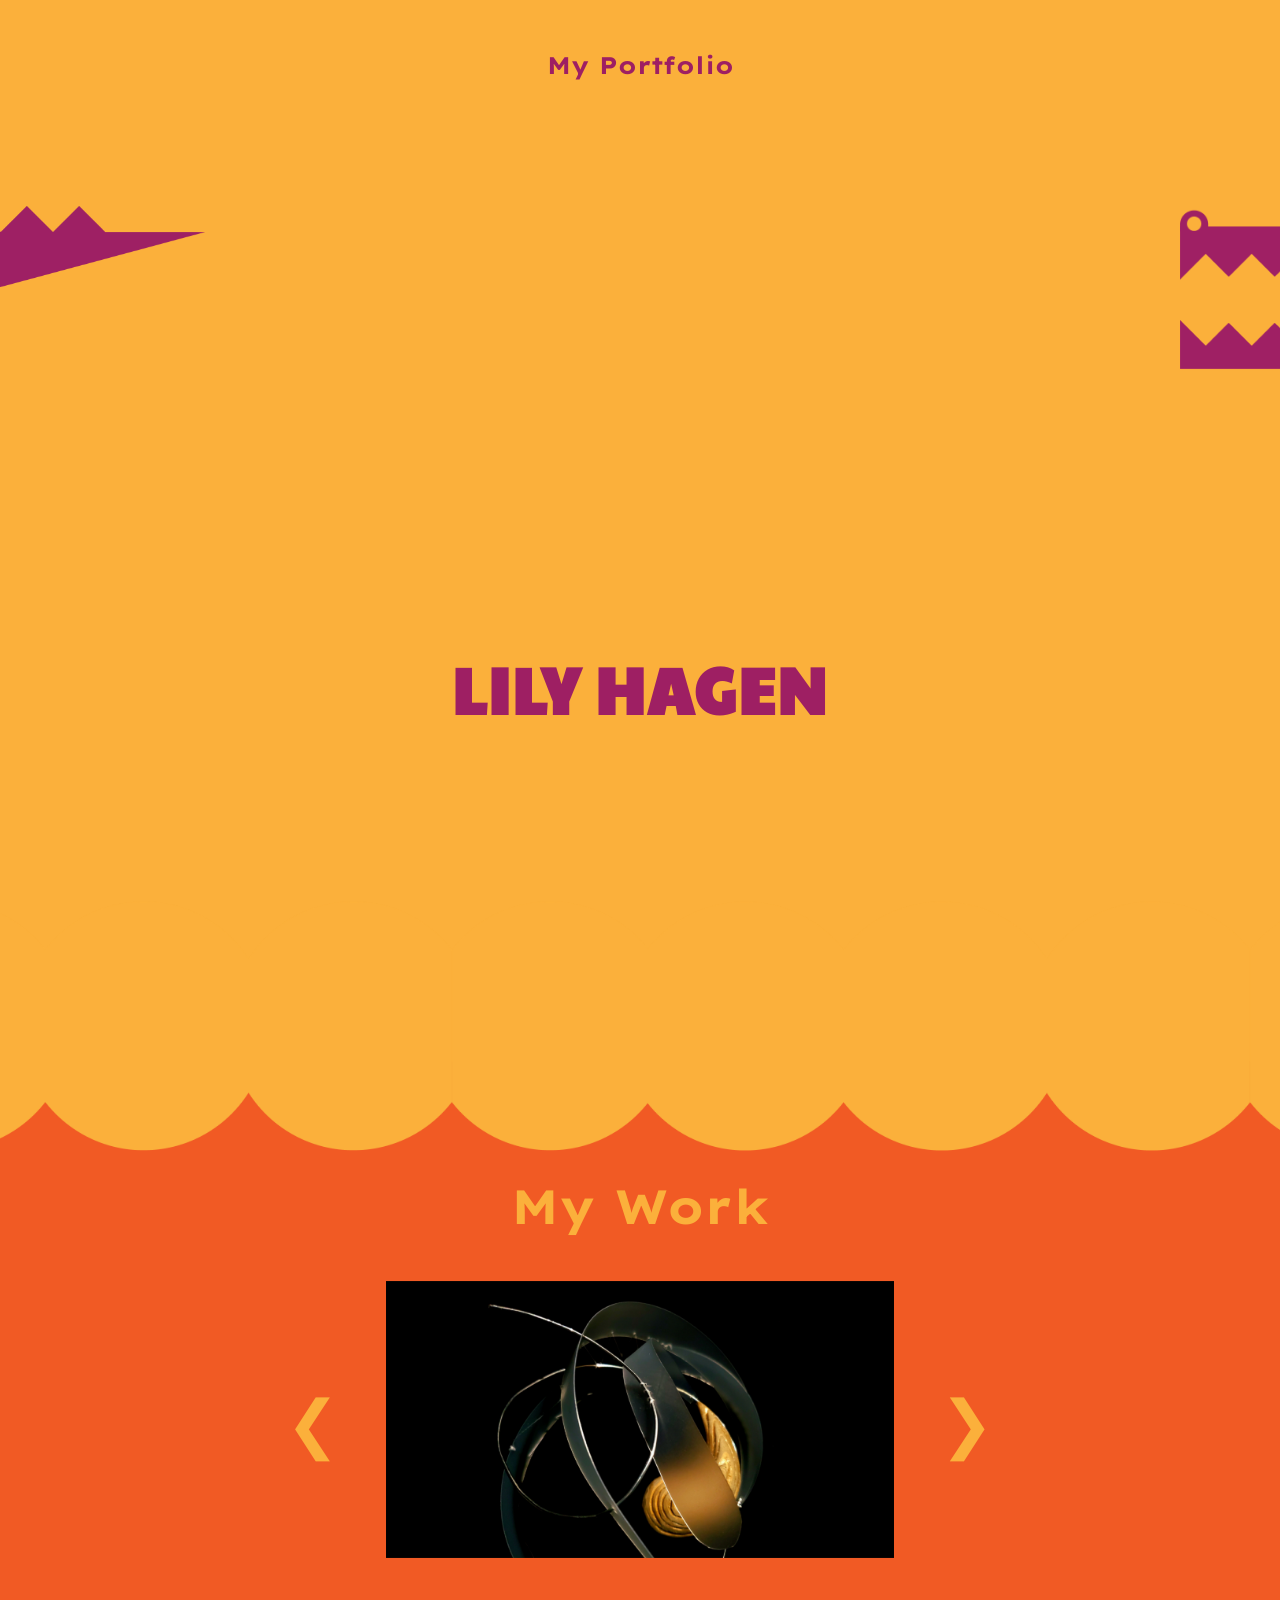
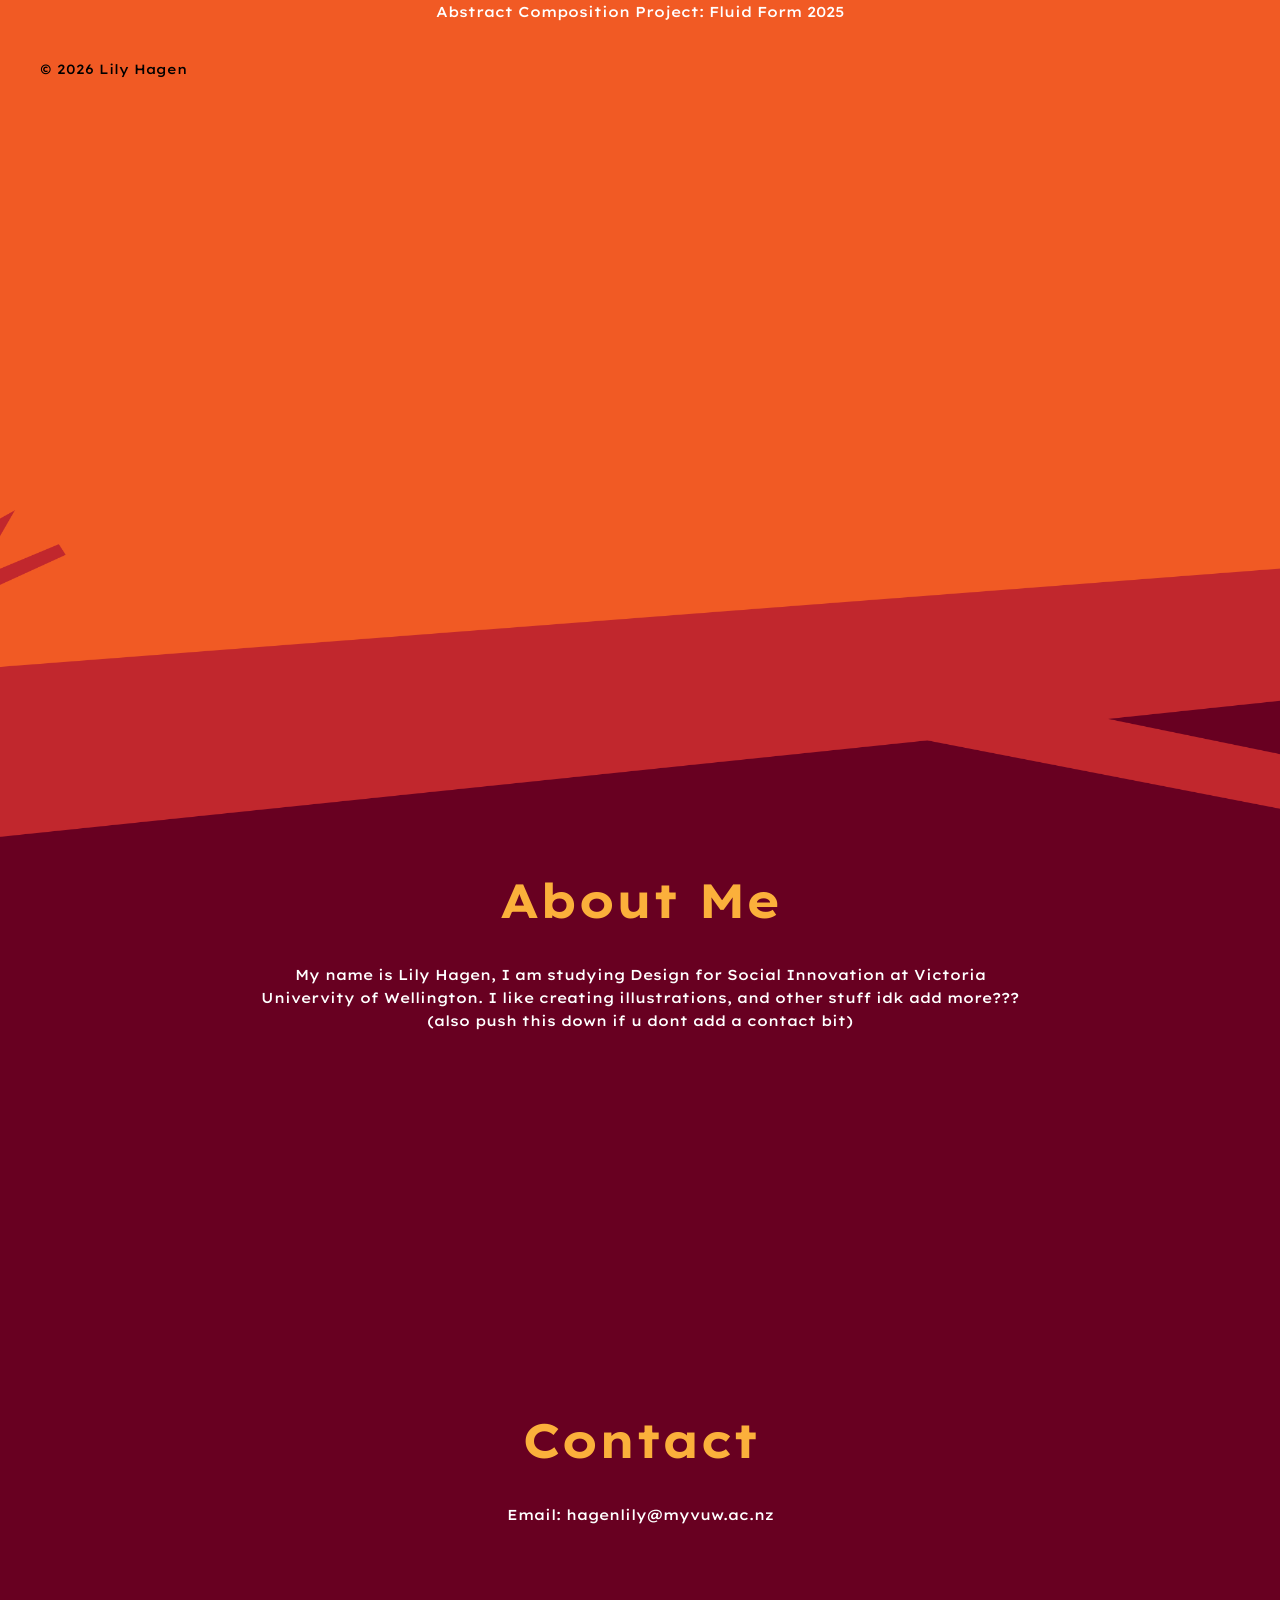
==== commit 09cc49dc: "." ====
--- a/index.html
+++ b/index.html
@@ -244,11 +244,6 @@
     image: "work2.png",
     description: "Personal Work",
     page: "work2.html"
-  },
-  {
-    image: "example.png",
-    description: "Other Work",
-    page: "project-3.html"
   }
 ];
 
--- a/styles.css
+++ b/styles.css
@@ -176,8 +176,8 @@
   position: absolute;
   right: 0;
   top: 0;
-  width: 200px;
-  height: 150px;    /* match height */
+  width: 50px;
+  height: 50px;    /* match height */
   pointer-events: auto;
 }
 
@@ -192,8 +192,8 @@
   transform: none;
   left: 0px;          /* anchor to LEFT */
   right: auto;      /* make sure it's not using right: 0 from anywhere */
-  width: 2px;      /* hover zone*/
-  height: 60px;     /* hover zone*/
+  width: 1px;      /* hover zone*/
+  height: 20px;     /* hover zone*/
   z-index: 99998;
   pointer-events: auto;
    background: transparent !important;
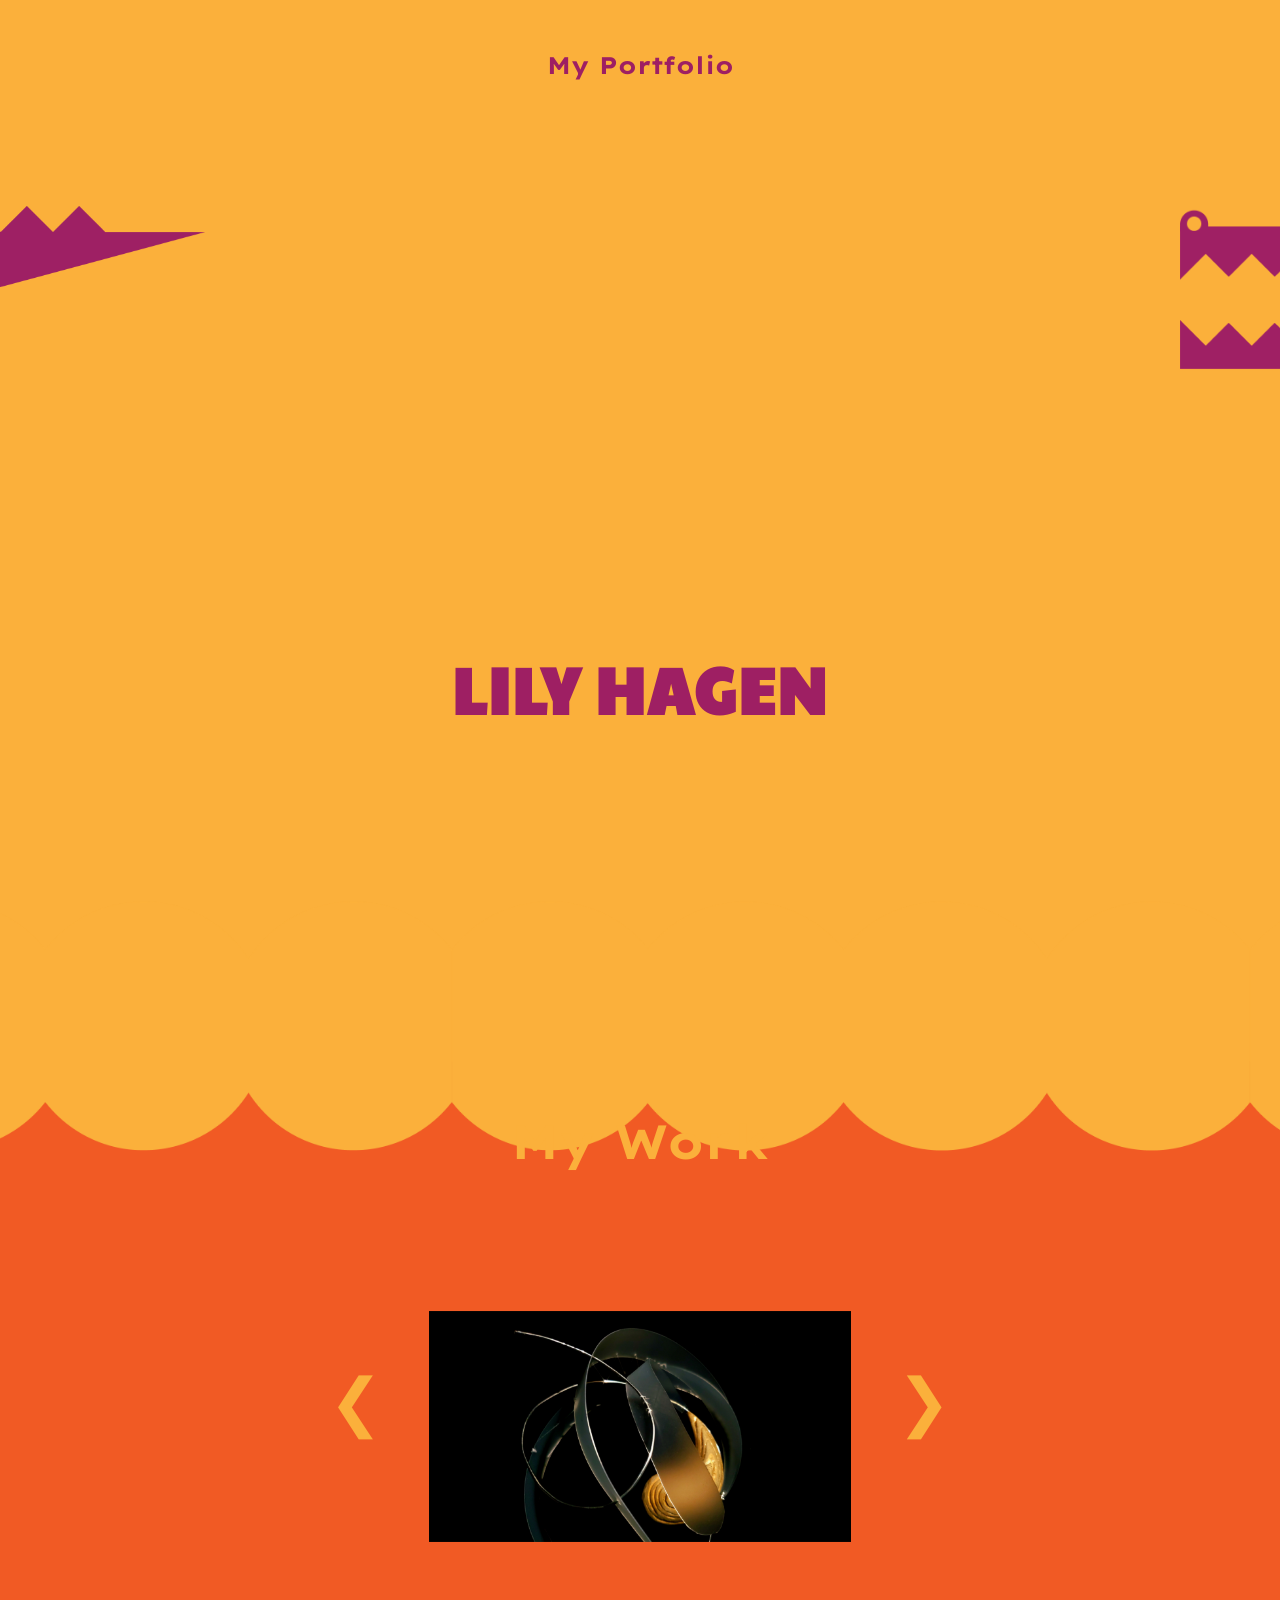
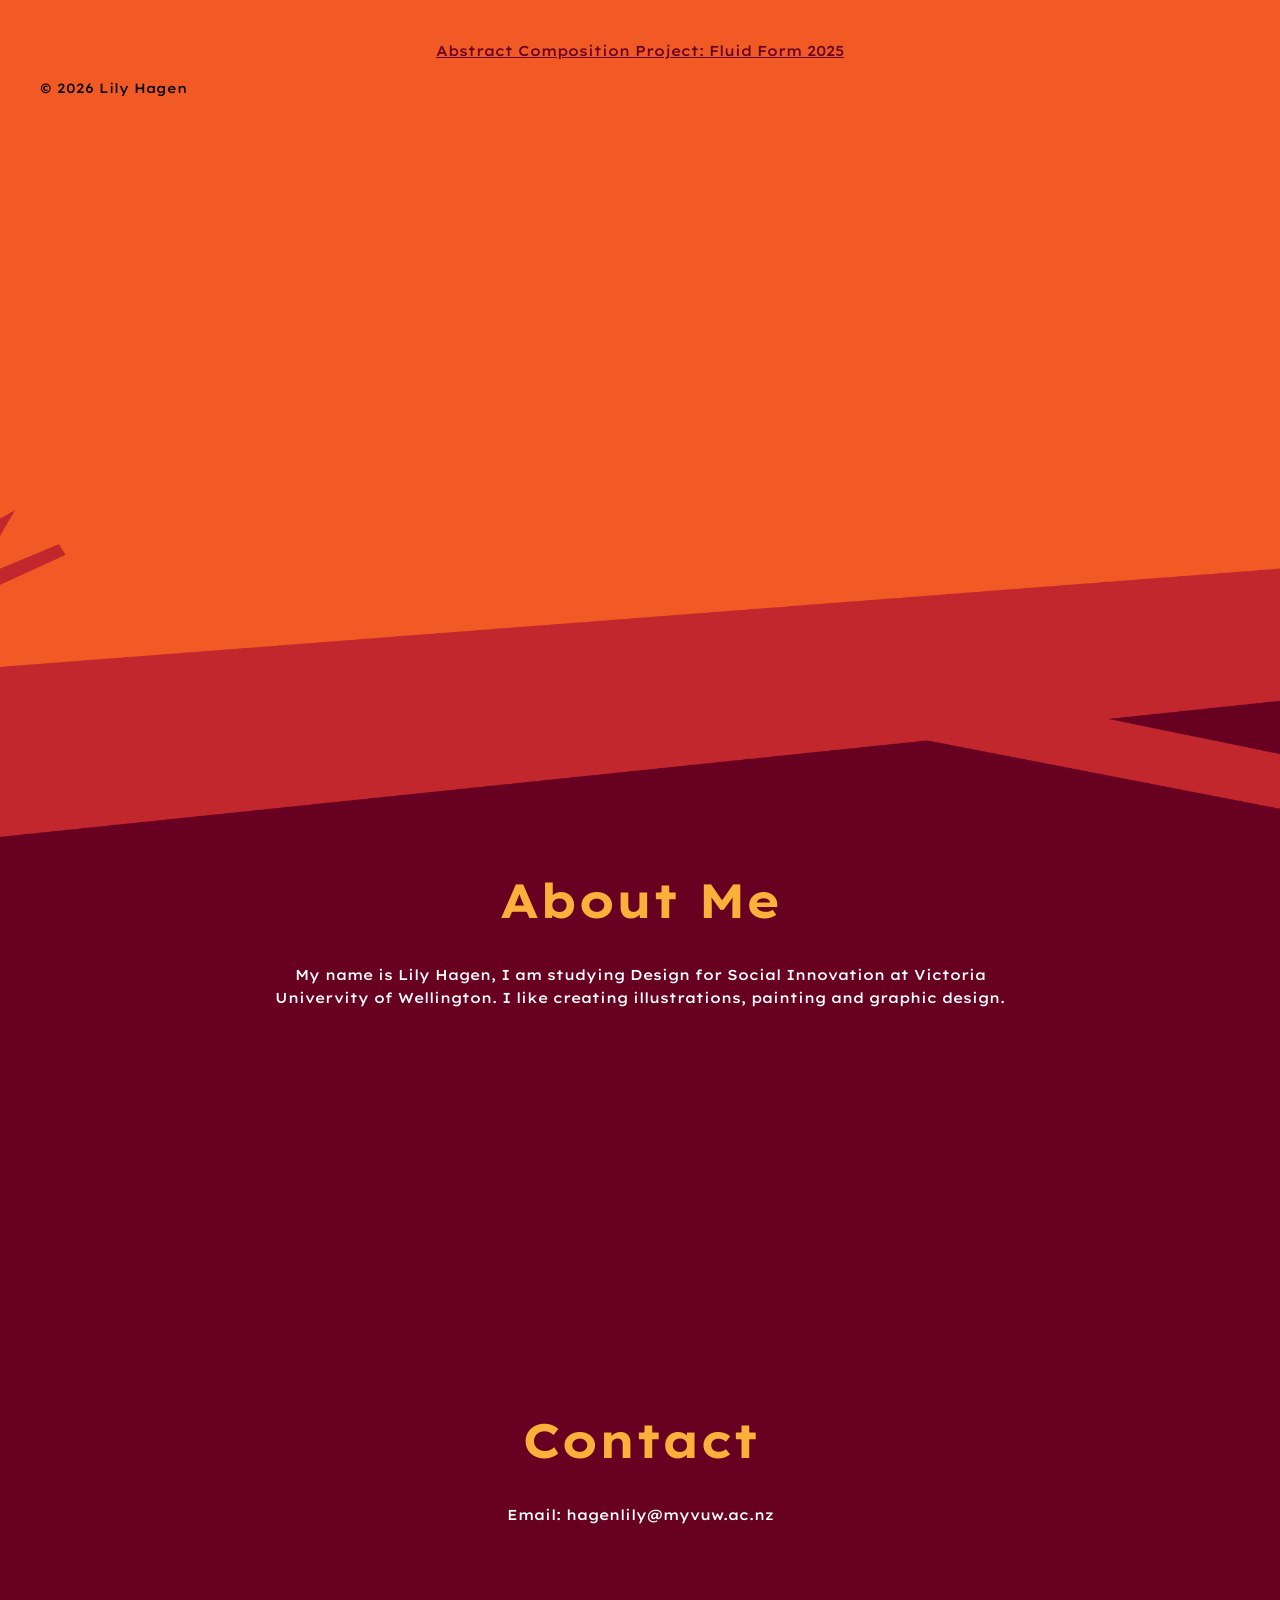
==== commit e5edd84f: "Final Submission Project 1 ." ====
--- a/index.html
+++ b/index.html
@@ -32,8 +32,9 @@
 
 <body>
 
+<!-- FIX: More descriptive alt text for mobile warning -->
 <div class="mobile-warning">
-  <img src="desktopuse2.png" alt="Desktop Only" />
+  <img src="desktopuse2.png" alt="This site is best viewed on desktop" />
 </div>
 
 <header>
@@ -48,8 +49,7 @@
 <div class="about-me-content">
   <h2 class="about-title">About Me</h2>
   <p class="about-blurb">
-    My name is Lily Hagen, I am studying Design for Social Innovation at Victoria Univervity of Wellington. I like creating illustrations, and other stuff idk add more??? (also push this down if u dont add a contact bit)
-    </p>
+    My name is Lily Hagen, I am studying Design for Social Innovation at Victoria Univervity of Wellington. I like creating illustrations, painting and graphic design.
 </div>
 
 <div class="contact-content">
@@ -66,23 +66,25 @@
 
   <div class="work-viewer">
 
-    <button class="work-arrow left-arrow">&#10094;</button>
-
-<div class="work-link" id="work-card">
-  <div class="work-content">
-    <div class="work-image-box">
-      <img id="work-image" src="workpreview1.png" alt="Work Image">
-    </div>
-
-    <div class="work-description-box">
-      <p id="work-description">Abstract Composition Project: Fluid Form 2025</p>
-    </div>
-  </div>
-</div>
-
-
-
-    <button class="work-arrow right-arrow">&#10095;</button>
+    <!-- FIX: aria-label added to arrow buttons -->
+    <button class="work-arrow left-arrow" aria-label="Previous work">&#10094;</button>
+
+    <!-- FIX: Changed div to a proper <a> tag so it's announced as a link and is keyboard-focusable -->
+    <a class="work-link" id="work-card" href="work1.html">
+      <div class="work-content">
+        <div class="work-image-box">
+          <img id="work-image" src="workpreview1.png" alt="Work Image">
+        </div>
+
+        <!-- FIX: aria-live="polite" so screen readers announce carousel changes -->
+        <div class="work-description-box" aria-live="polite">
+          <p id="work-description">Abstract Composition Project: Fluid Form 2025</p>
+        </div>
+      </div>
+    </a>
+
+    <!-- FIX: aria-label added to arrow buttons -->
+    <button class="work-arrow right-arrow" aria-label="Next work">&#10095;</button>
 
   </div>
 </div>
@@ -100,10 +102,10 @@
   <small>&copy; <span id="year"></span> Lily Hagen</small>
 </footer>
 
-<!-- FLOATING BUBBLES -->
-<img src="bubble.png" class="float-image" style="top: 10%; animation-delay: 0s;">
-<img src="bubble.png" class="float-image" style="top: 30%; width: 20px; animation-delay: 4s;">
-<img src="bubble.png" class="float-image" style="top: 70%; width: 50px; animation-delay: 1.5s;">
+<!-- FLOATING BUBBLES (decorative, alt="" set in JS too) -->
+<img src="bubble.png" class="float-image" alt="" style="top: 10%; animation-delay: 0s;">
+<img src="bubble.png" class="float-image" alt="" style="top: 30%; width: 20px; animation-delay: 4s;">
+<img src="bubble.png" class="float-image" alt="" style="top: 70%; width: 50px; animation-delay: 1.5s;">
 
 <!-- CROCODILE HOTSPOT (must be FIRST) -->
 <div class="croc-hotspot">
@@ -114,7 +116,7 @@
 <div class="croc-wrapper">
   <div class="croc-panel">
 
-    <img src="crocodile.png" class="croc">
+    <img src="crocodile.png" class="croc" alt="">
 
     <div class="croc-buttons">
       <button class="main-button" id="btn-one">MY WORK</button>
@@ -128,7 +130,7 @@
 <!-- CROCODILE TAIL -->
 <div class="croc-tail-wrapper">
   <div class="croc-tail-panel">
-    <img src="crocodiletail.png" class="croc-tail">
+    <img src="crocodiletail.png" class="croc-tail" alt="">
   </div>
 </div>
 
@@ -138,154 +140,144 @@
 
 <script>
 
- // Auto-update year
-    document.getElementById('year').textContent = new Date().getFullYear();
-
-    // Button behaviors
-    document.getElementById('btn-one').addEventListener('click', function () {
-      const target = document.getElementById('work-section');
-      if (!target) return;
-
-      const oneThirdPoint = target.offsetTop + target.offsetHeight / 6;
-      window.scrollTo({
-        top: oneThirdPoint,
-        behavior: 'smooth'
-      });
-    });
-
-document.getElementById('btn-two').addEventListener('click', function () {
-  const section = document.getElementById('about-section');
-  if (!section) return;
-
-  // Scroll to 1/3 down background3.png
-  const oneThirdPoint =
-    section.offsetTop + (section.offsetHeight / 3.3);
-
-  window.scrollTo({
-    top: oneThirdPoint,
-    behavior: 'smooth'
-  });
-});
-
-
-
-
-    document.getElementById('btn-three').addEventListener('click', function () {
-      window.scrollTo({
-        top: 0,
-        behavior: 'smooth'
-      });
-    });
-
-    // BUBBLE POP + RESPAWN
-    const MAX_BUBBLES = 3; // Bubble amount on screen
-
-function spawnBubble() {
-  const bubble = document.createElement("img");
-  bubble.src = "bubble.png";
-  bubble.className = "float-image";
-
-  // random vertical position
-  bubble.style.top = Math.floor(Math.random() * 80 + 10) + "vh";
-
-  // random size
-  const size = Math.floor(Math.random() * 40 + 20);
-  bubble.style.width = size + "px";
-
-  // random animation delay
-  bubble.style.animationDelay = (Math.random() * 5) + "s";
-
-  document.body.appendChild(bubble);
-  enablePop(bubble);
-}
-
-function enablePop(bubble) {
-  bubble.addEventListener("mouseenter", () => {
-    // change image to pop.png
-    bubble.src = "pop.png";
-
-    // keep it visible for a moment so cursor doesn't flicker
-    setTimeout(() => {
-      bubble.style.transition = "opacity 0.15s ease-out";
-      bubble.style.opacity = "0";
+  // Auto-update year
+  document.getElementById('year').textContent = new Date().getFullYear();
+
+  // Button behaviors
+  document.getElementById('btn-one').addEventListener('click', function () {
+    const target = document.getElementById('work-section');
+    if (!target) return;
+
+    const oneThirdPoint = target.offsetTop + target.offsetHeight / 6;
+    window.scrollTo({
+      top: oneThirdPoint,
+      behavior: 'smooth'
+    });
+  });
+
+  document.getElementById('btn-two').addEventListener('click', function () {
+    const section = document.getElementById('about-section');
+    if (!section) return;
+
+    const oneThirdPoint =
+      section.offsetTop + (section.offsetHeight / 3.3);
+
+    window.scrollTo({
+      top: oneThirdPoint,
+      behavior: 'smooth'
+    });
+  });
+
+  document.getElementById('btn-three').addEventListener('click', function () {
+    window.scrollTo({
+      top: 0,
+      behavior: 'smooth'
+    });
+  });
+
+  // BUBBLE POP + RESPAWN
+  const MAX_BUBBLES = 3;
+
+  function spawnBubble() {
+    const bubble = document.createElement("img");
+    bubble.src = "bubble.png";
+    bubble.className = "float-image";
+    // FIX: mark dynamically spawned bubbles as decorative
+    bubble.alt = "";
+
+    bubble.style.top = Math.floor(Math.random() * 80 + 10) + "vh";
+
+    const size = Math.floor(Math.random() * 40 + 20);
+    bubble.style.width = size + "px";
+
+    bubble.style.animationDelay = (Math.random() * 5) + "s";
+
+    document.body.appendChild(bubble);
+    enablePop(bubble);
+  }
+
+  function enablePop(bubble) {
+    bubble.addEventListener("mouseenter", () => {
+      bubble.src = "pop.png";
 
       setTimeout(() => {
-        bubble.remove();
-        maintainBubbleCount();
-      }, 150);
-
-    }, 50); // ← this tiny delay prevents cursor flicker
-  });
-}
-
-
-function maintainBubbleCount() {
-  const current = document.querySelectorAll(".float-image").length;
-  if (current < MAX_BUBBLES) {
-    spawnBubble();
-  }
-}
-
-// enable popping for existing bubbles
-document.querySelectorAll(".float-image").forEach(enablePop);
-
-// keep bubble count stable
-setInterval(maintainBubbleCount, 1000);
-
-
-// WORK VIEWER DATA
-const workItems = [
-  {
-    image: "workpreview1.png",
-    description: "Abstract Composition Project: Fluid Form 2025",
-    page: "work1.html"
-  },
-  {
-    image: "work2.png",
-    description: "Personal Work",
-    page: "work2.html"
-  }
-];
-
-
-let currentWork = 0;
-
-function updateWorkViewer() {
-  const item = workItems[currentWork];
-
-  document.getElementById("work-image").src = item.image;
-  document.getElementById("work-description").textContent = item.description;
-    document.getElementById("work-link").href = item.page; 
-}
-
-document.querySelector(".left-arrow").addEventListener("click", () => {
-  currentWork = (currentWork - 1 + workItems.length) % workItems.length;
-  updateWorkViewer();
-});
-
-document.querySelector(".right-arrow").addEventListener("click", () => {
-  currentWork = (currentWork + 1) % workItems.length;
-  updateWorkViewer();
-});
-
-
-// Add a class to body when scrolled past the first screen
-window.addEventListener('scroll', () => {
-  if (window.scrollY > window.innerHeight * 0.8) {
-    document.body.classList.add('below-hero');
-  } else {
-    document.body.classList.remove('below-hero');
-  }
-});
-
-
-document.getElementById("work-card").addEventListener("click", () => {
-  const item = workItems[currentWork];
-  window.location.href = item.page;
-});
-
+        bubble.style.transition = "opacity 0.15s ease-out";
+        bubble.style.opacity = "0";
+
+        setTimeout(() => {
+          bubble.remove();
+          maintainBubbleCount();
+        }, 150);
+
+      }, 50);
+    });
+  }
+
+  function maintainBubbleCount() {
+    const current = document.querySelectorAll(".float-image").length;
+    if (current < MAX_BUBBLES) {
+      spawnBubble();
+    }
+  }
+
+  document.querySelectorAll(".float-image").forEach(enablePop);
+
+  setInterval(maintainBubbleCount, 1000);
+
+
+  // WORK VIEWER DATA
+  const workItems = [
+    {
+      image: "workpreview1.png",
+      description: "Abstract Composition Project: Fluid Form 2025",
+      page: "work1.html"
+    },
+    {
+      image: "work2.png",
+      description: "Personal Work",
+      page: "work2.html"
+    }
+  ];
+
+  let currentWork = 0;
+
+  function updateWorkViewer() {
+    const item = workItems[currentWork];
+
+    document.getElementById("work-image").src = item.image;
+    document.getElementById("work-description").textContent = item.description;
+    // FIX: update the href on the <a> tag (now a real link element)
+    document.getElementById("work-card").href = item.page;
+  }
+
+  document.querySelector(".left-arrow").addEventListener("click", () => {
+    currentWork = (currentWork - 1 + workItems.length) % workItems.length;
+    updateWorkViewer();
+  });
+
+  document.querySelector(".right-arrow").addEventListener("click", () => {
+    currentWork = (currentWork + 1) % workItems.length;
+    updateWorkViewer();
+  });
+
+  // Add a class to body when scrolled past the first screen
+  window.addEventListener('scroll', () => {
+    if (window.scrollY > window.innerHeight * 0.8) {
+      document.body.classList.add('below-hero');
+    } else {
+      document.body.classList.remove('below-hero');
+    }
+  });
+
+  // FIX: click handler still works since work-card is now an <a> tag,
+  // but we update href dynamically so native link behaviour handles navigation.
+  // The explicit click handler below is kept for any edge cases.
+  document.getElementById("work-card").addEventListener("click", () => {
+    const item = workItems[currentWork];
+    window.location.href = item.page;
+  });
 
 </script>
 
 </body>
-</html>
+</html>
--- a/styles.css
+++ b/styles.css
@@ -315,14 +315,14 @@
   width: 100%;
   max-width: 900px;
   margin: 0 auto;
-  padding-top: 225px; /* pushes layout down into the background image */
+  padding-top: 160px; /* pushes layout down into the background image */
   text-align: center;
 }
 
 /* title box */
 .work-title-box {
   width: 60%;
-  margin: 0 auto 40px auto;
+  margin: 0 auto 16px auto;
   color: #FBB03B;
   font-size: 3rem;
   font-weight: 700;
@@ -385,35 +385,56 @@
   align-items: center;
 }
 
-/* image box */
+/* image box — fixed to work2.png dimensions so layout never shifts */
 .work-image-box {
-  width: 100%;
-  aspect-ratio: 16 / 9; /* or 4/3 */
+  width: 422px;
+  height: 429px;
   border-radius: 0px;
   display: flex;
   justify-content: center;
   align-items: center;
   cursor: url("orangefish.png") 16 16, pointer;
+  flex-shrink: 0;
 }
 
 .work-image-box img {
-  width: 100%;
-  height: 100%;
+  max-width: 100%;
+  max-height: 100%;
   object-fit: contain;
   cursor: url("orangefish.png") 16 16, pointer;
 }
 
-/* Red description box */
 .work-description-box {
   width: 100%;
   background: #ffffff00;
-  color: white;
-  padding: 5px;
-  margin-top: 20px;
+  /* DEFAULT: dark so it's readable but looks unselected */
+  color: #680021;
+  padding: 0;
+  margin-top: 0;
+  margin-bottom: 0;
   border-radius: 12px;
   font-size: 0.9rem;
   text-align: center;
   line-height: 1.4;
+  transition: color 0.25s ease;
+}
+
+.work-description-box p {
+  display: inline;
+  margin: 0;
+  text-decoration: underline;
+  text-decoration-color: #680021;
+  text-underline-offset: 1px;
+  transition: text-decoration-color 0.25s ease;
+}
+
+/* Hovering anywhere on the work card lightens the title to white */
+.work-link:hover .work-description-box {
+  color: #FBB03B;
+}
+
+.work-link:hover .work-description-box p {
+  text-decoration-color: #FBB03B;
 }
 
 /* Background layers must never block hover */
@@ -532,8 +553,4 @@
   padding: 20px;
   border-radius: 10px;
   line-height: 1.6;
-}
-
-
-
-
+}
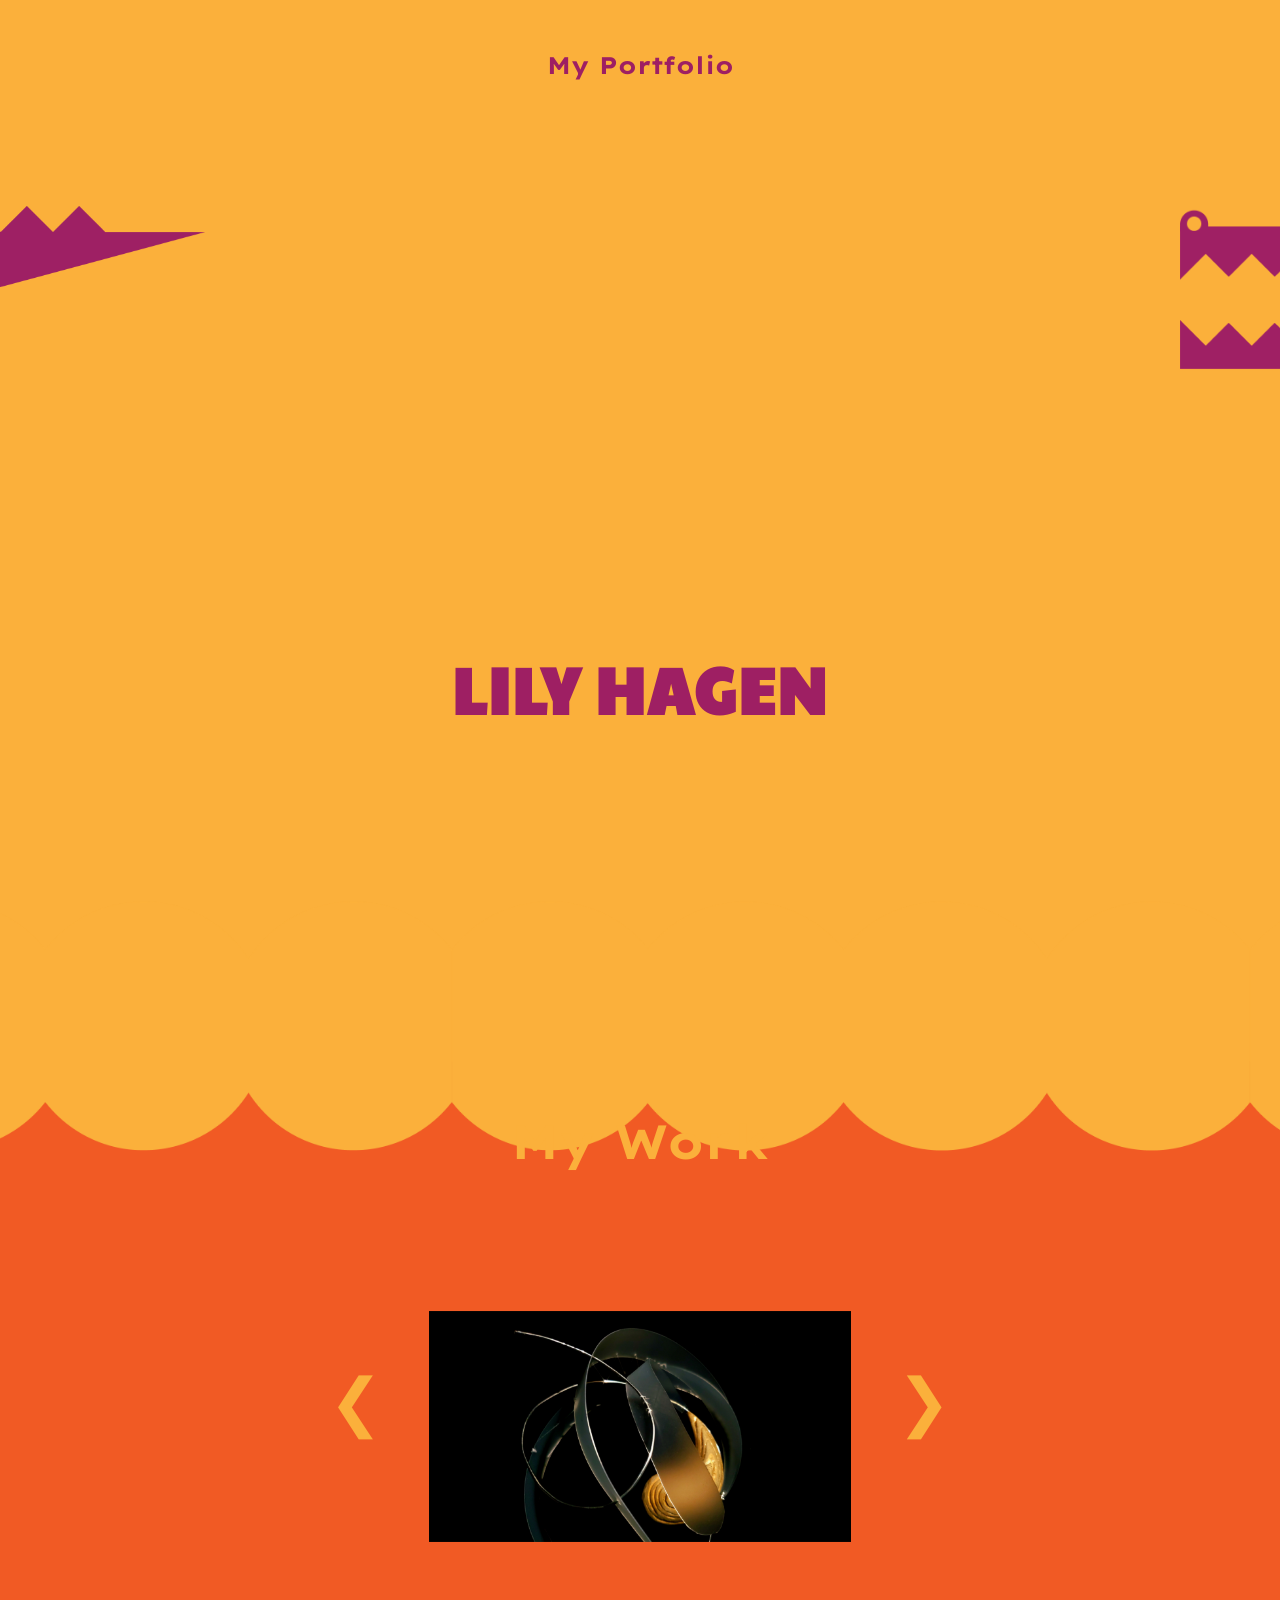
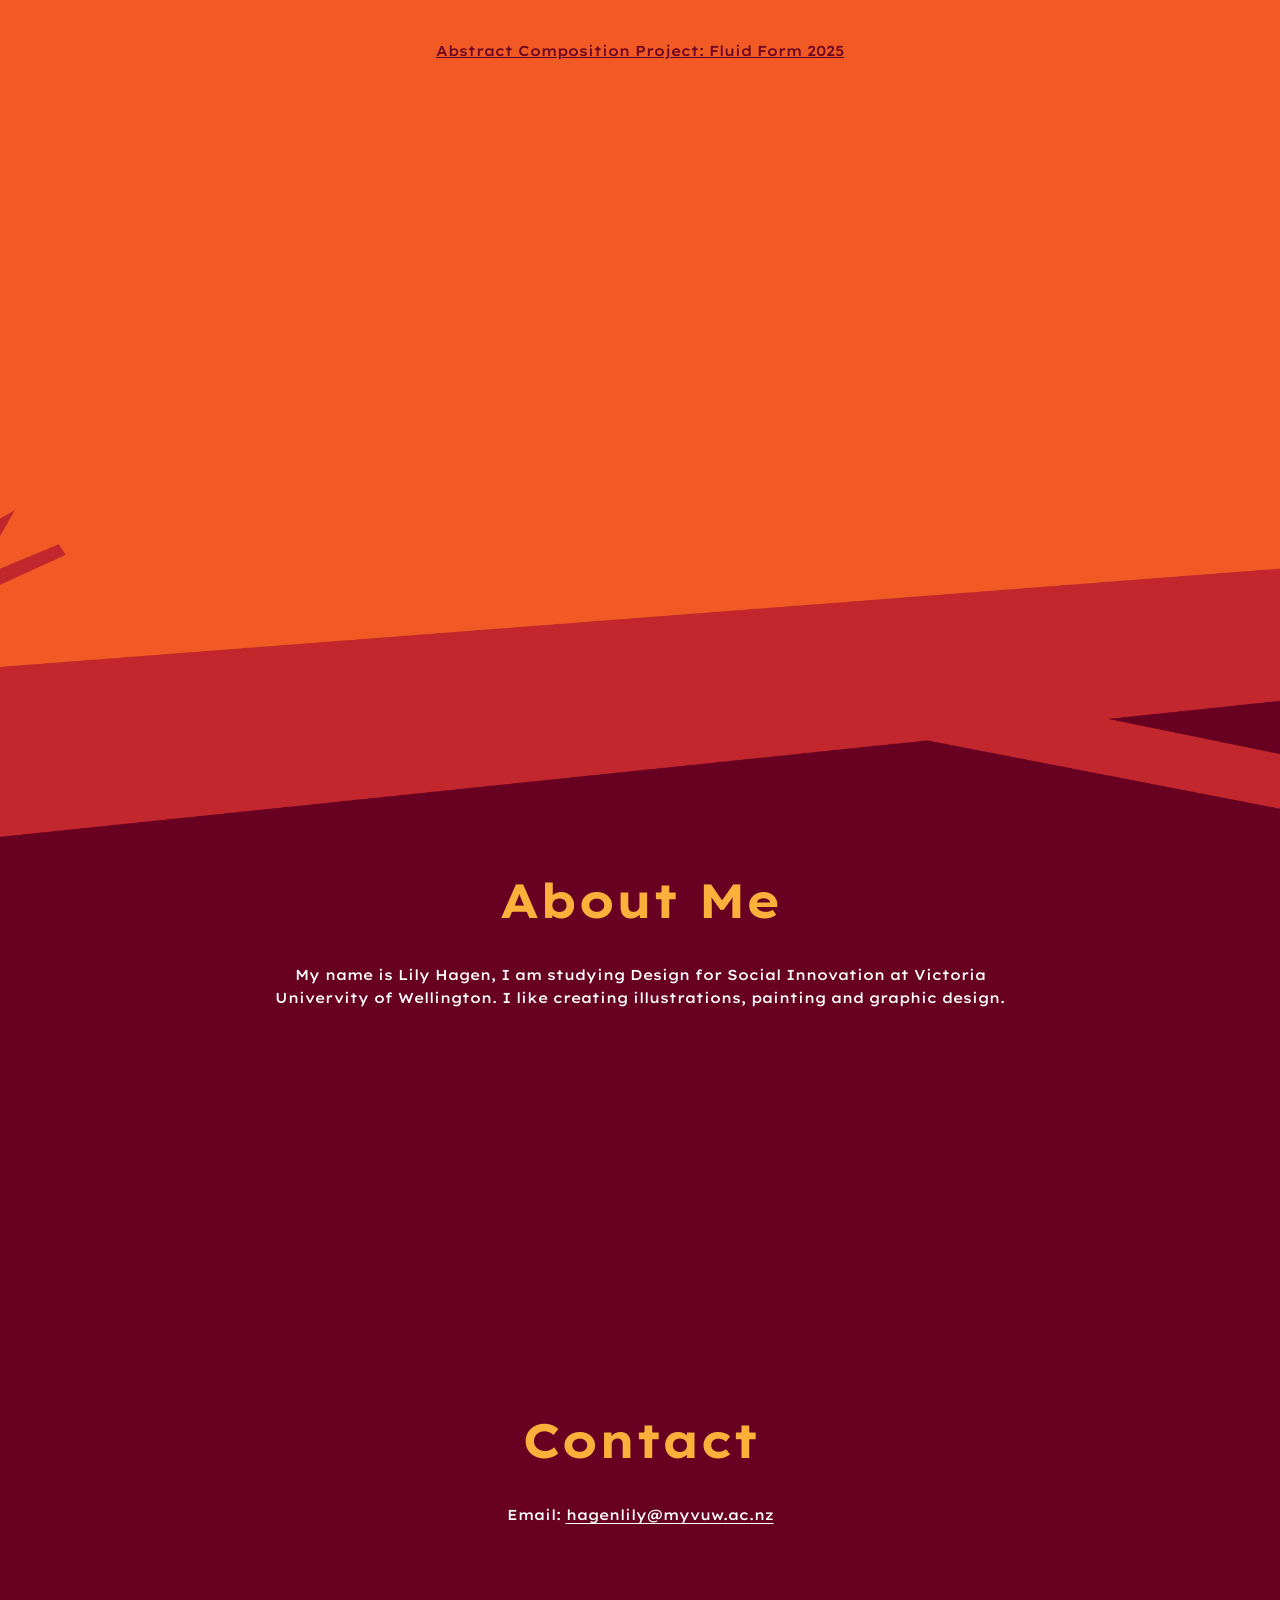
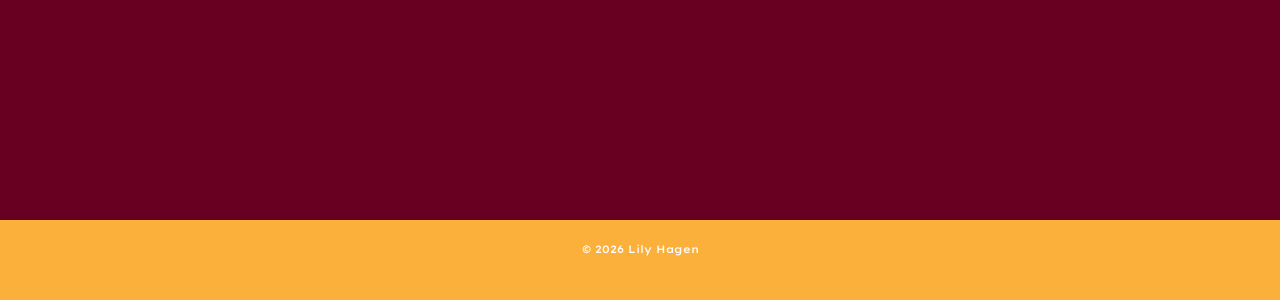
==== commit 8be86c92: "Final Submission for Project 1 Definite final" ====
--- a/index.html
+++ b/index.html
@@ -32,7 +32,6 @@
 
 <body>
 
-<!-- FIX: More descriptive alt text for mobile warning -->
 <div class="mobile-warning">
   <img src="desktopuse2.png" alt="This site is best viewed on desktop" />
 </div>
@@ -55,8 +54,7 @@
 <div class="contact-content">
   <h2 class="contact-title">Contact</h2>
   <p class="contact-blurb">
-    <!-- Add your contact info or message here -->
-    Email: hagenlily@myvuw.ac.nz
+    Email: <a href="mailto:hagenlily@myvuw.ac.nz" style="color: white; text-underline-offset: 3px;">hagenlily@myvuw.ac.nz</a>
   </p>
 </div>
 
@@ -66,24 +64,20 @@
 
   <div class="work-viewer">
 
-    <!-- FIX: aria-label added to arrow buttons -->
     <button class="work-arrow left-arrow" aria-label="Previous work">&#10094;</button>
 
-    <!-- FIX: Changed div to a proper <a> tag so it's announced as a link and is keyboard-focusable -->
     <a class="work-link" id="work-card" href="work1.html">
       <div class="work-content">
         <div class="work-image-box">
-          <img id="work-image" src="workpreview1.png" alt="Work Image">
+          <img id="work-image" src="workpreview1.png" alt="Image of plastic, card and wire model">
         </div>
 
-        <!-- FIX: aria-live="polite" so screen readers announce carousel changes -->
         <div class="work-description-box" aria-live="polite">
           <p id="work-description">Abstract Composition Project: Fluid Form 2025</p>
         </div>
       </div>
     </a>
 
-    <!-- FIX: aria-label added to arrow buttons -->
     <button class="work-arrow right-arrow" aria-label="Next work">&#10095;</button>
 
   </div>
@@ -98,14 +92,10 @@
   <p></p>
 </main>
 
-<footer>
-  <small>&copy; <span id="year"></span> Lily Hagen</small>
-</footer>
-
-<!-- FLOATING BUBBLES (decorative, alt="" set in JS too) -->
-<img src="bubble.png" class="float-image" alt="" style="top: 10%; animation-delay: 0s;">
-<img src="bubble.png" class="float-image" alt="" style="top: 30%; width: 20px; animation-delay: 4s;">
-<img src="bubble.png" class="float-image" alt="" style="top: 70%; width: 50px; animation-delay: 1.5s;">
+<!-- FLOATING BUBBLES -->
+<img src="bubble.png" class="float-image" alt="Orange floating bubble" style="top: 10%; animation-delay: 0s;">
+<img src="bubble.png" class="float-image" alt="Orange floating bubble" style="top: 30%; width: 20px; animation-delay: 4s;">
+<img src="bubble.png" class="float-image" alt="Orange floating bubble" style="top: 70%; width: 50px; animation-delay: 1.5s;">
 
 <!-- CROCODILE HOTSPOT (must be FIRST) -->
 <div class="croc-hotspot">
@@ -116,12 +106,12 @@
 <div class="croc-wrapper">
   <div class="croc-panel">
 
-    <img src="crocodile.png" class="croc" alt="">
+    <img src="crocodile.png" class="croc" alt=" Purple 2D Crocodile">
 
     <div class="croc-buttons">
       <button class="main-button" id="btn-one">MY WORK</button>
       <button class="main-button" id="btn-two">ABOUT ME</button>
-      <button class="main-button" id="btn-three">HOME</button>
+      <button class="main-button" id="btn-three">SWIM BACK</button>
     </div>
 
   </div>
@@ -130,68 +120,62 @@
 <!-- CROCODILE TAIL -->
 <div class="croc-tail-wrapper">
   <div class="croc-tail-panel">
-    <img src="crocodiletail.png" class="croc-tail" alt="">
+    <img src="crocodiletail.png" class="croc-tail" alt="Purple Crocodile Tail">
   </div>
 </div>
 
 <!-- LAYER BEHIND CROCODILE -->
 <div class="croc-overlay"></div>
 
+<!-- FOOTER at the very bottom of the page -->
+<footer style="
+  position: absolute;
+  top: 380vh;
+  left: 0;
+  width: 100%;
+  text-align: center;
+  padding: 20px 0;
+  font-family: 'Lexend Exa', sans-serif;
+  font-size: 0.8rem;
+  color: white;
+  box-sizing: border-box;
+">
+  <small>&copy; <span id="year"></span> Lily Hagen</small>
+</footer>
 
 <script>
 
-  // Auto-update year
   document.getElementById('year').textContent = new Date().getFullYear();
 
-  // Button behaviors
   document.getElementById('btn-one').addEventListener('click', function () {
     const target = document.getElementById('work-section');
     if (!target) return;
-
     const oneThirdPoint = target.offsetTop + target.offsetHeight / 6;
-    window.scrollTo({
-      top: oneThirdPoint,
-      behavior: 'smooth'
-    });
+    window.scrollTo({ top: oneThirdPoint, behavior: 'smooth' });
   });
 
   document.getElementById('btn-two').addEventListener('click', function () {
     const section = document.getElementById('about-section');
     if (!section) return;
-
-    const oneThirdPoint =
-      section.offsetTop + (section.offsetHeight / 3.3);
-
-    window.scrollTo({
-      top: oneThirdPoint,
-      behavior: 'smooth'
-    });
+    const oneThirdPoint = section.offsetTop + (section.offsetHeight / 3.3);
+    window.scrollTo({ top: oneThirdPoint, behavior: 'smooth' });
   });
 
   document.getElementById('btn-three').addEventListener('click', function () {
-    window.scrollTo({
-      top: 0,
-      behavior: 'smooth'
-    });
-  });
-
-  // BUBBLE POP + RESPAWN
+    window.scrollTo({ top: 0, behavior: 'smooth' });
+  });
+
   const MAX_BUBBLES = 3;
 
   function spawnBubble() {
     const bubble = document.createElement("img");
     bubble.src = "bubble.png";
     bubble.className = "float-image";
-    // FIX: mark dynamically spawned bubbles as decorative
-    bubble.alt = "";
-
+    bubble.alt = "orange bubble, right to left";
     bubble.style.top = Math.floor(Math.random() * 80 + 10) + "vh";
-
     const size = Math.floor(Math.random() * 40 + 20);
     bubble.style.width = size + "px";
-
     bubble.style.animationDelay = (Math.random() * 5) + "s";
-
     document.body.appendChild(bubble);
     enablePop(bubble);
   }
@@ -199,54 +183,36 @@
   function enablePop(bubble) {
     bubble.addEventListener("mouseenter", () => {
       bubble.src = "pop.png";
-
       setTimeout(() => {
         bubble.style.transition = "opacity 0.15s ease-out";
         bubble.style.opacity = "0";
-
         setTimeout(() => {
           bubble.remove();
           maintainBubbleCount();
         }, 150);
-
       }, 50);
     });
   }
 
   function maintainBubbleCount() {
     const current = document.querySelectorAll(".float-image").length;
-    if (current < MAX_BUBBLES) {
-      spawnBubble();
-    }
+    if (current < MAX_BUBBLES) spawnBubble();
   }
 
   document.querySelectorAll(".float-image").forEach(enablePop);
-
   setInterval(maintainBubbleCount, 1000);
 
-
-  // WORK VIEWER DATA
   const workItems = [
-    {
-      image: "workpreview1.png",
-      description: "Abstract Composition Project: Fluid Form 2025",
-      page: "work1.html"
-    },
-    {
-      image: "work2.png",
-      description: "Personal Work",
-      page: "work2.html"
-    }
+    { image: "workpreview1.png", description: "Abstract Composition Project: Fluid Form 2025", page: "work1.html" },
+    { image: "work2.png", description: "My Personal Work (2025)", page: "work2.html" }
   ];
 
   let currentWork = 0;
 
   function updateWorkViewer() {
     const item = workItems[currentWork];
-
     document.getElementById("work-image").src = item.image;
     document.getElementById("work-description").textContent = item.description;
-    // FIX: update the href on the <a> tag (now a real link element)
     document.getElementById("work-card").href = item.page;
   }
 
@@ -260,7 +226,6 @@
     updateWorkViewer();
   });
 
-  // Add a class to body when scrolled past the first screen
   window.addEventListener('scroll', () => {
     if (window.scrollY > window.innerHeight * 0.8) {
       document.body.classList.add('below-hero');
@@ -269,9 +234,6 @@
     }
   });
 
-  // FIX: click handler still works since work-card is now an <a> tag,
-  // but we update href dynamically so native link behaviour handles navigation.
-  // The explicit click handler below is kept for any edge cases.
   document.getElementById("work-card").addEventListener("click", () => {
     const item = workItems[currentWork];
     window.location.href = item.page;
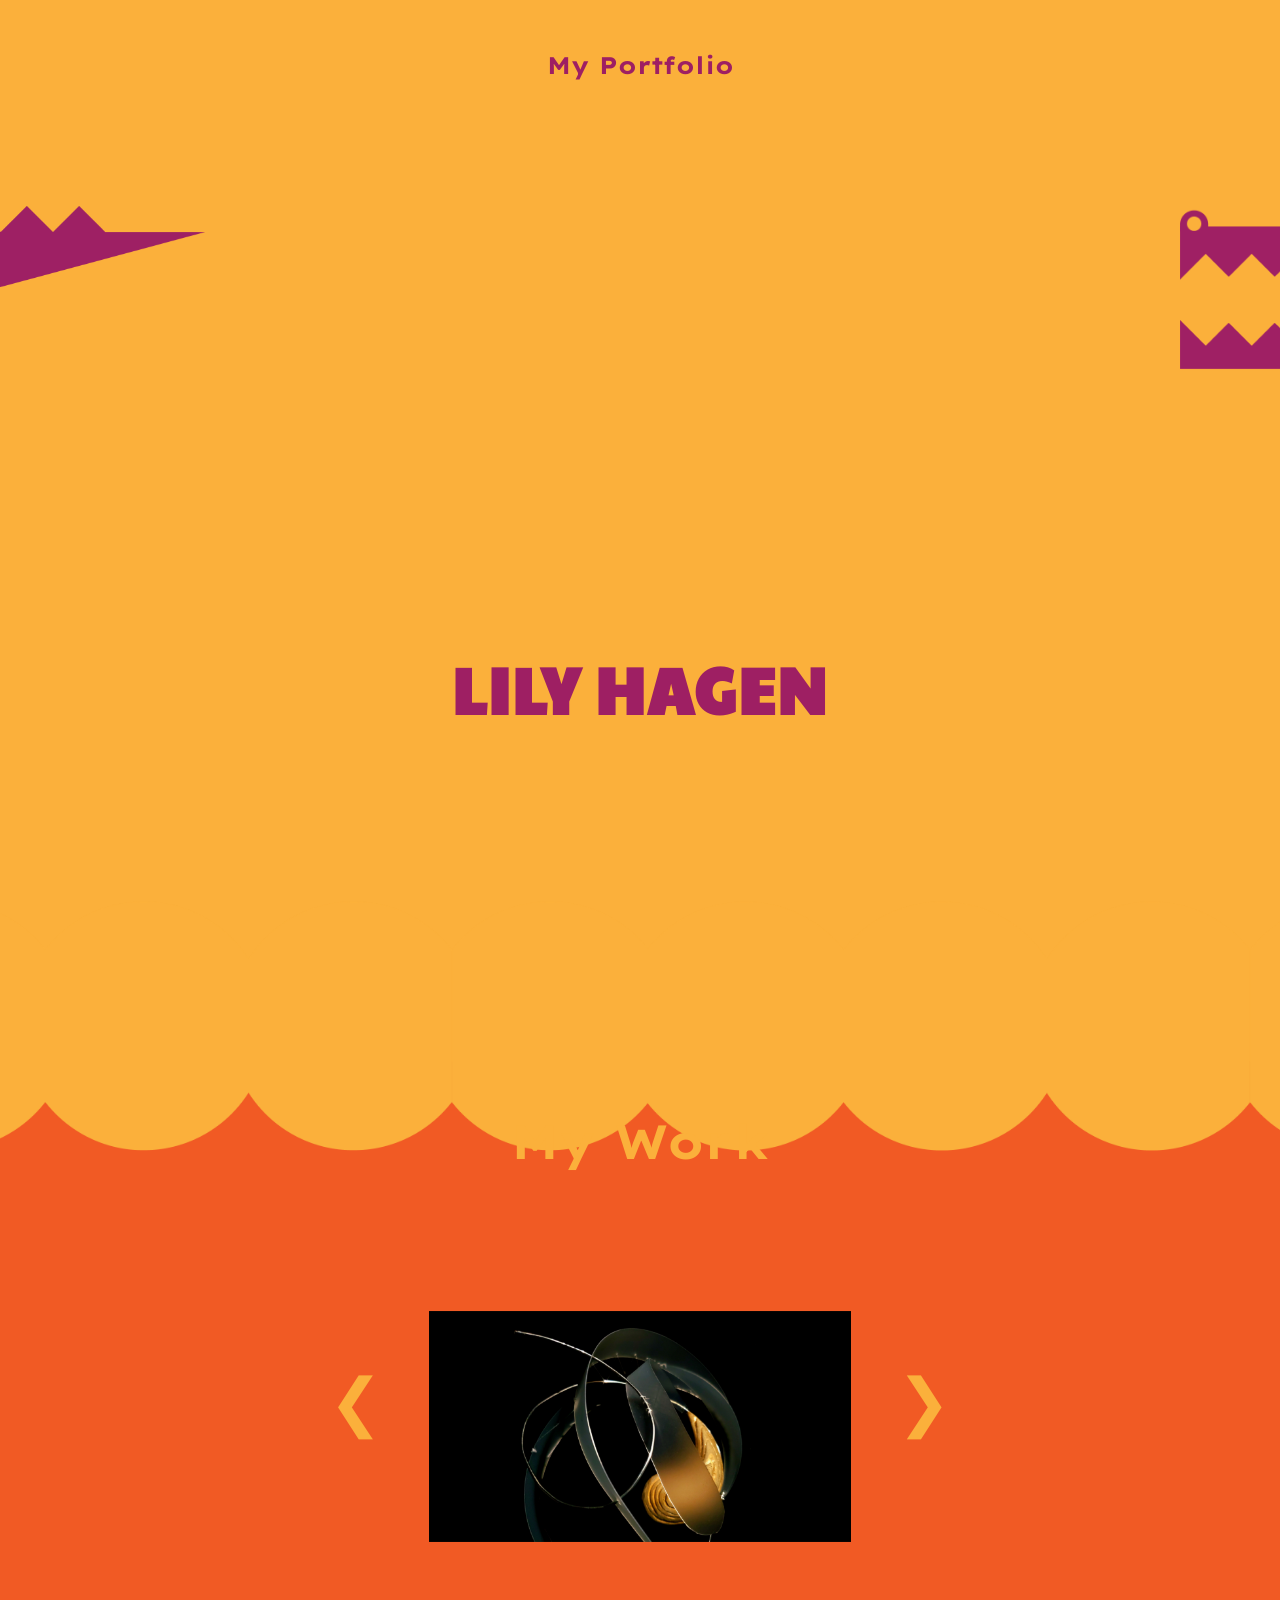
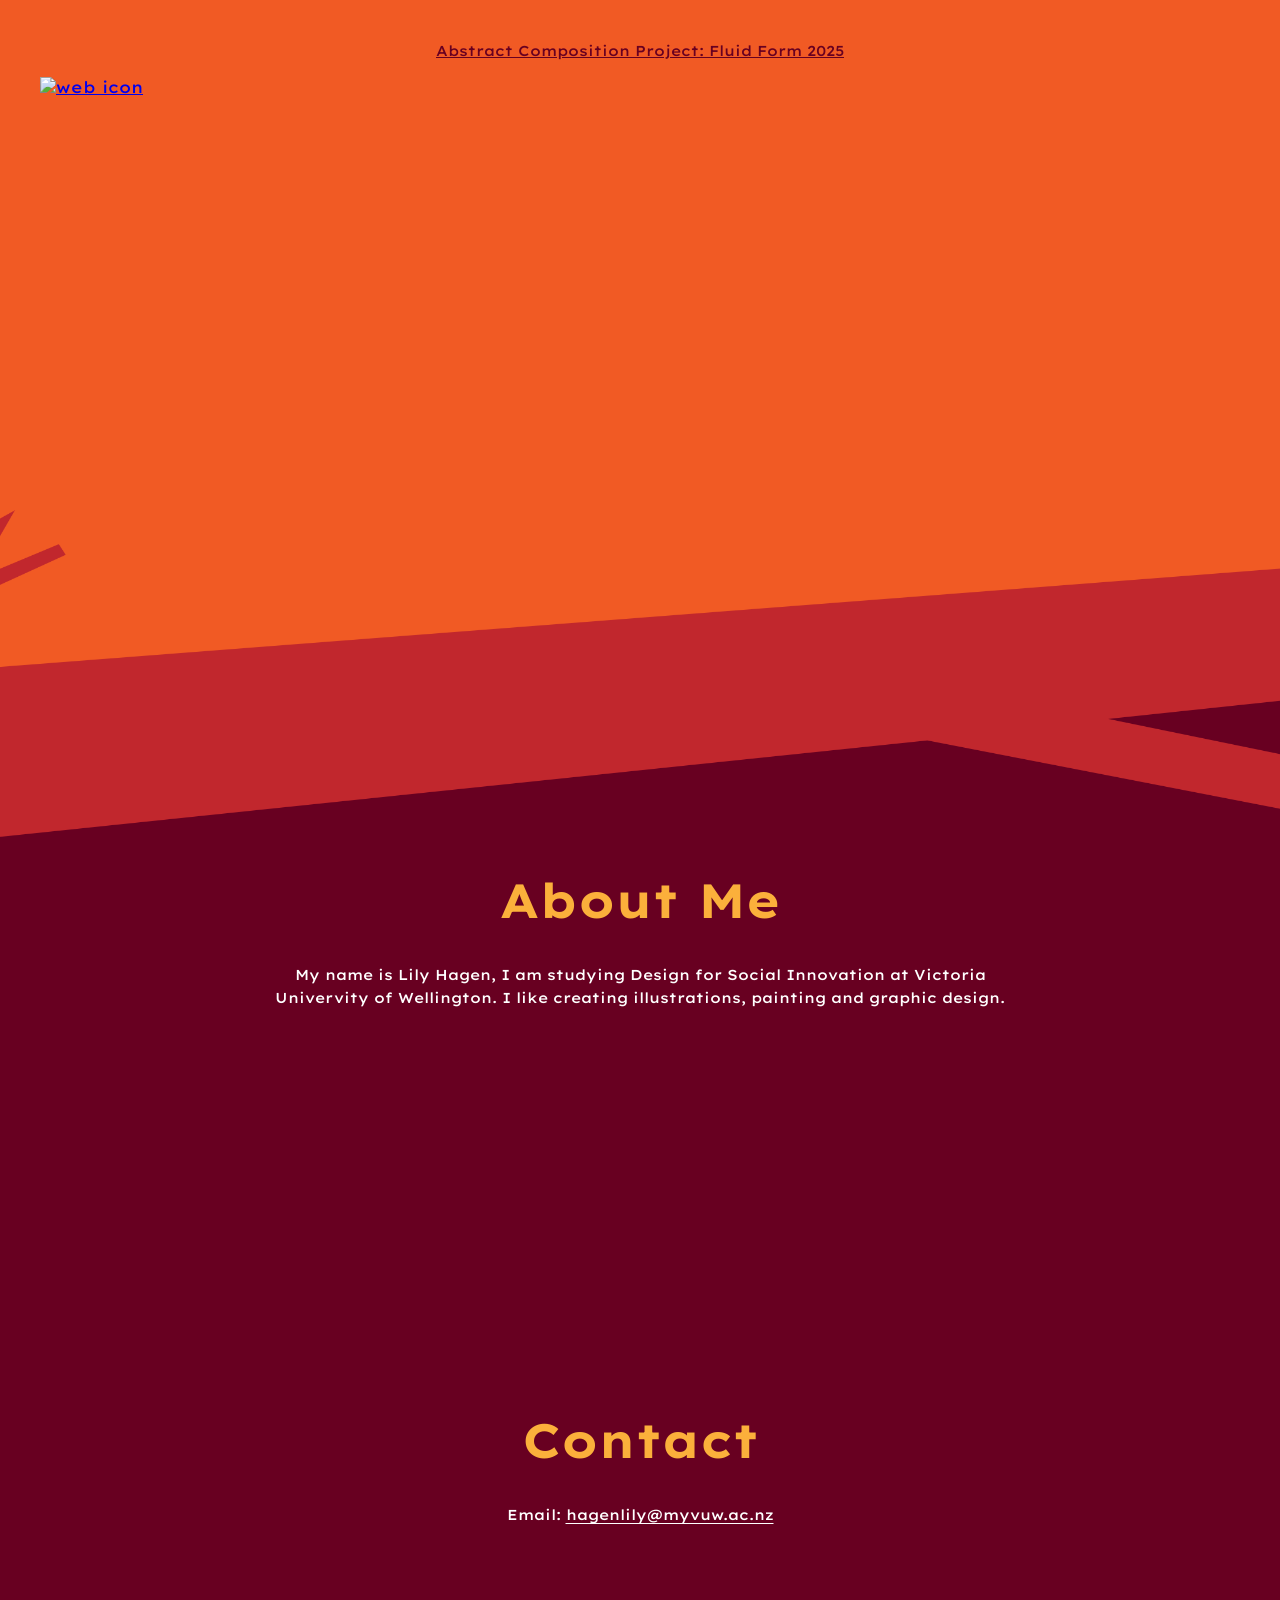
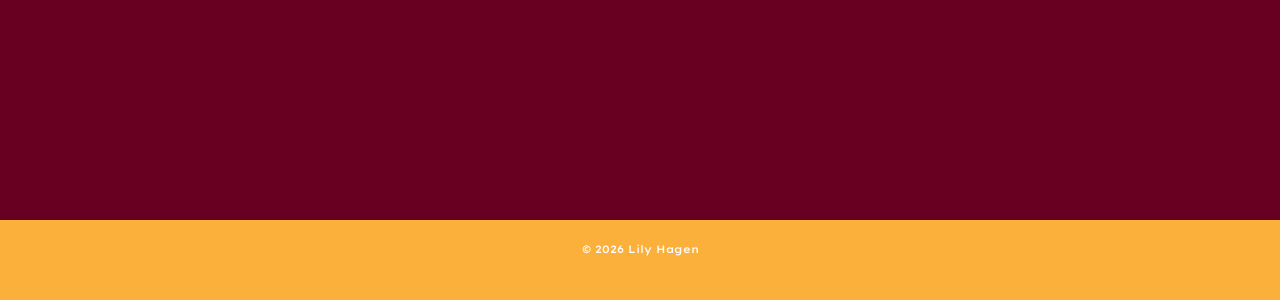
==== commit 601be493: "Update index.html" ====
--- a/index.html
+++ b/index.html
@@ -241,5 +241,12 @@
 
 </script>
 
+  <a href="https://lilyh06.github.io/Project2-MDDN242-main/" 
+   class="corner-web-link" 
+   target="_blank">
+    <img src="web1.png" alt="web icon" class="corner-web-icon">
+</a>
+
+
 </body>
-</html>+</html>
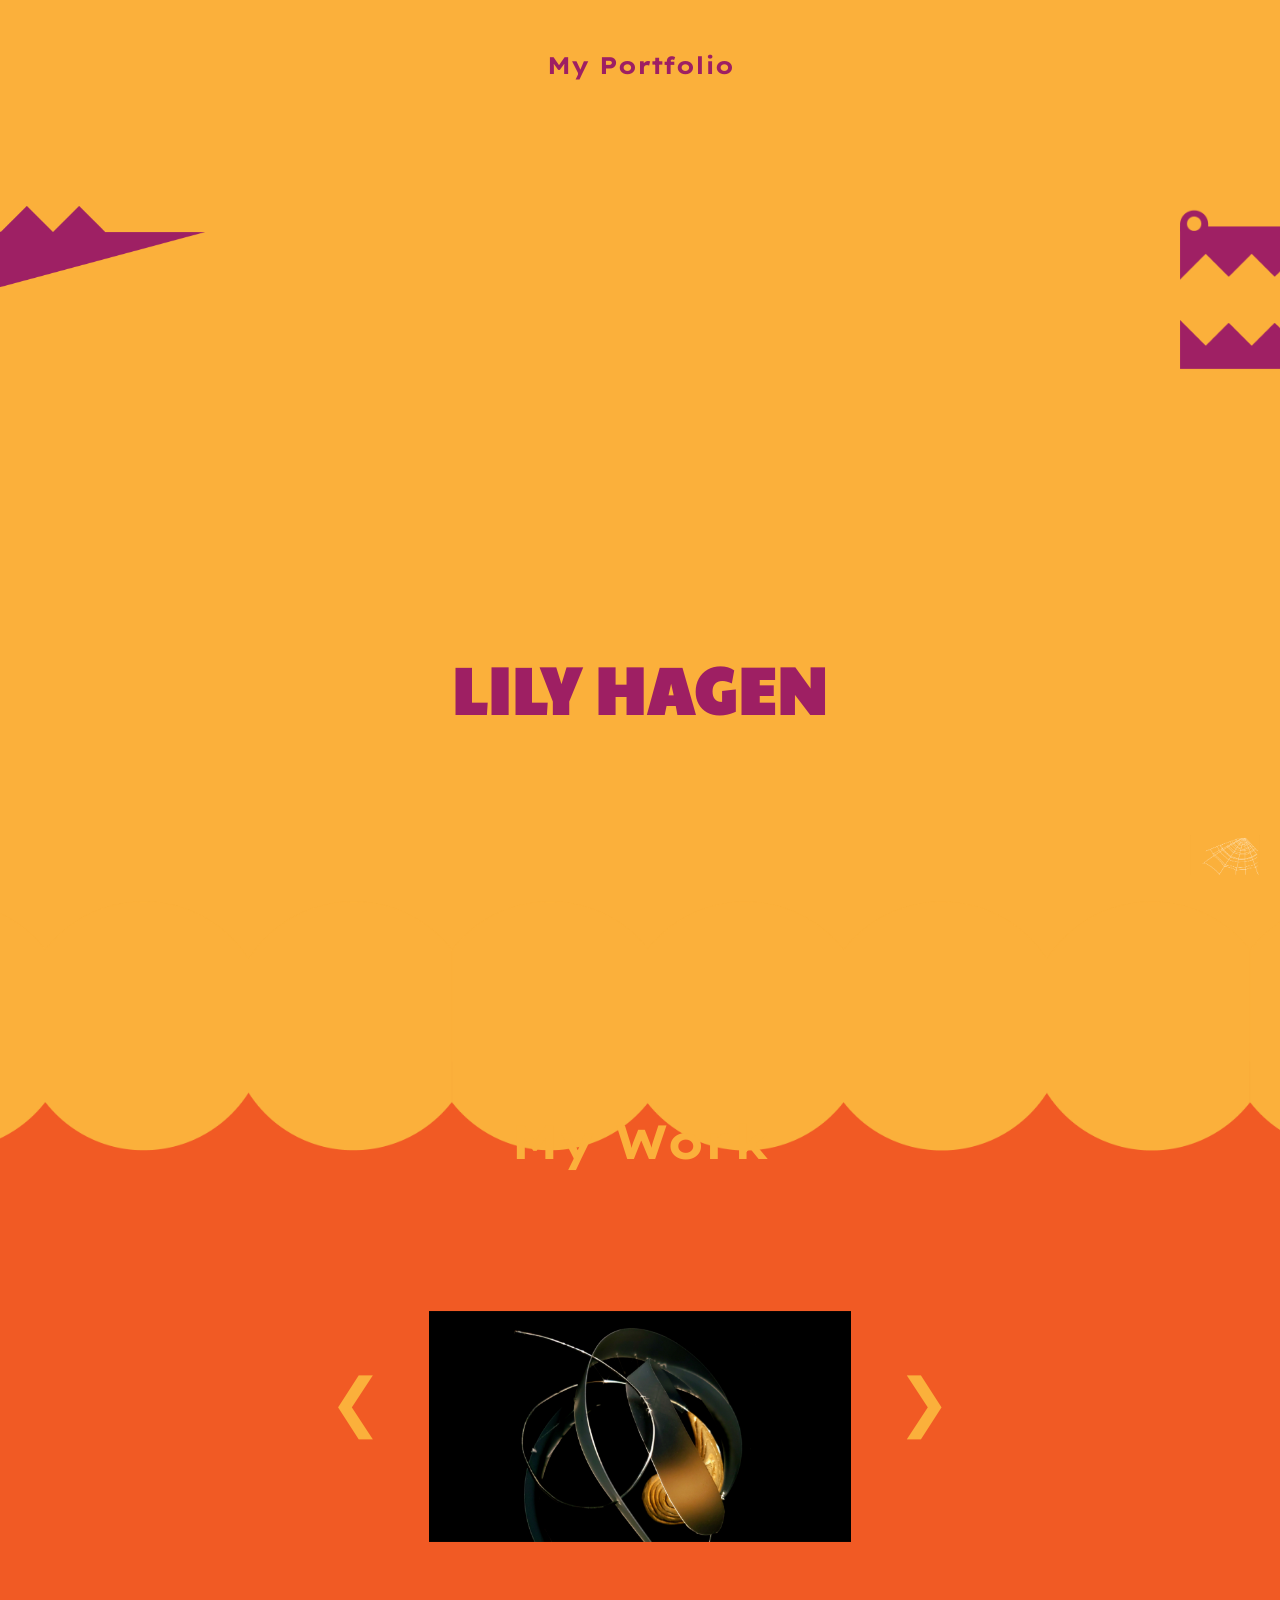
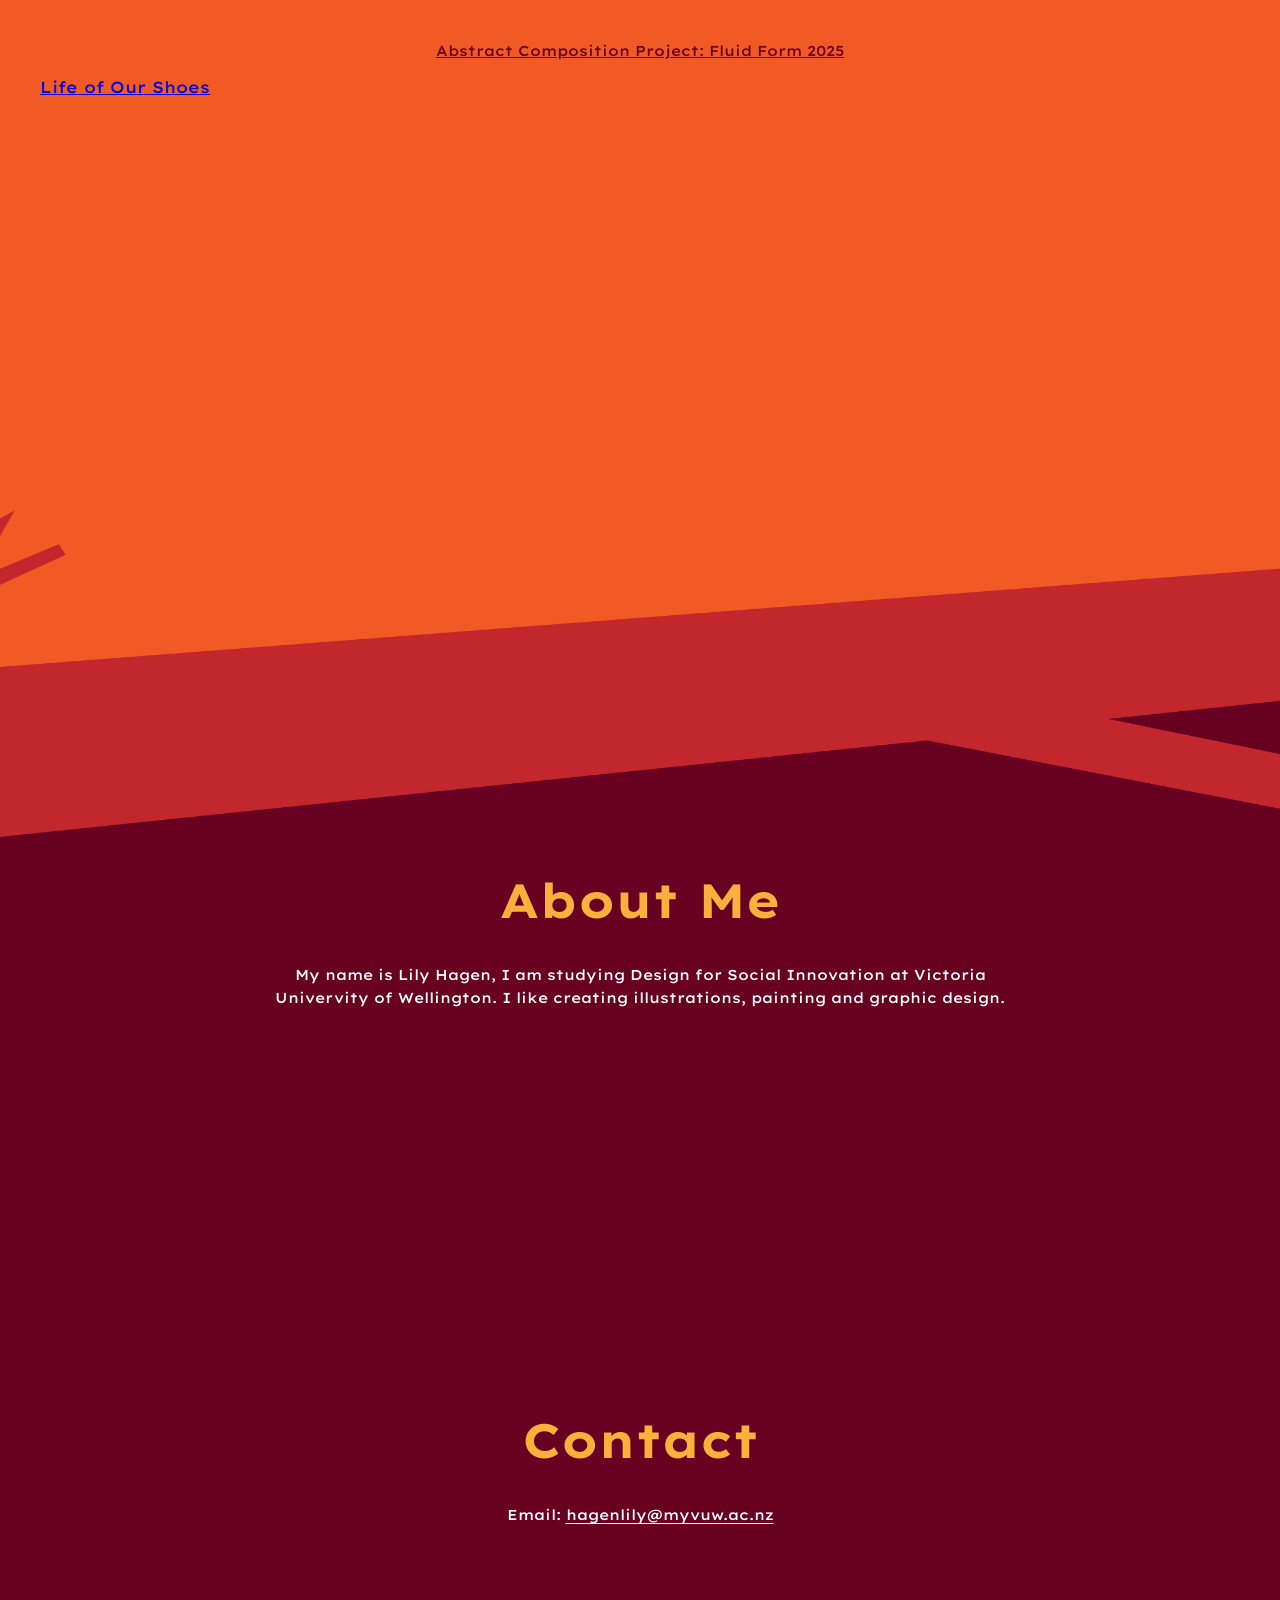
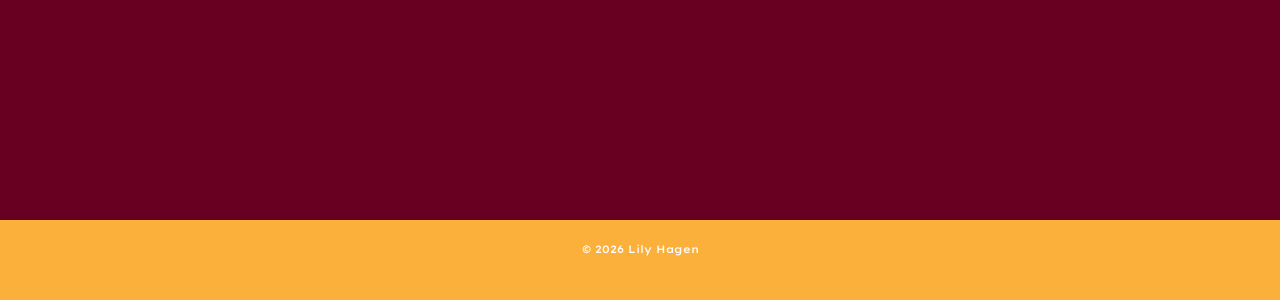
==== commit 589e4b1a: "Update index.html" ====
--- a/index.html
+++ b/index.html
@@ -246,7 +246,11 @@
    target="_blank">
     <img src="web1.png" alt="web icon" class="corner-web-icon">
 </a>
-
+<a href="https://lilyh06.github.io/MDDN242-Project-3/"
+   class="corner-shoes-link"
+   target="_blank">
+  Life of Our Shoes
+</a>
 
 </body>
 </html>
--- a/styles.css
+++ b/styles.css
@@ -553,4 +553,26 @@
   padding: 20px;
   border-radius: 10px;
   line-height: 1.6;
-}+}
+/* Bottom‑right clickable web icon */
+.corner-web-link {
+  position: fixed;
+  bottom: 20px;
+  right: 20px;
+  z-index: 999999;
+  display: block;
+}
+
+.corner-web-icon {
+  width: 70px;      /* adjust size here */
+  height: auto;
+  opacity: 0.9;
+  transition: opacity 0.2s ease, transform 0.2s ease;
+  cursor: url("orangefish.png") 16 16, pointer;
+}
+
+.corner-web-icon:hover {
+  opacity: 1;
+  transform: scale(1.08);
+  cursor: url("orangefish2.png") 16 16, pointer;
+}
